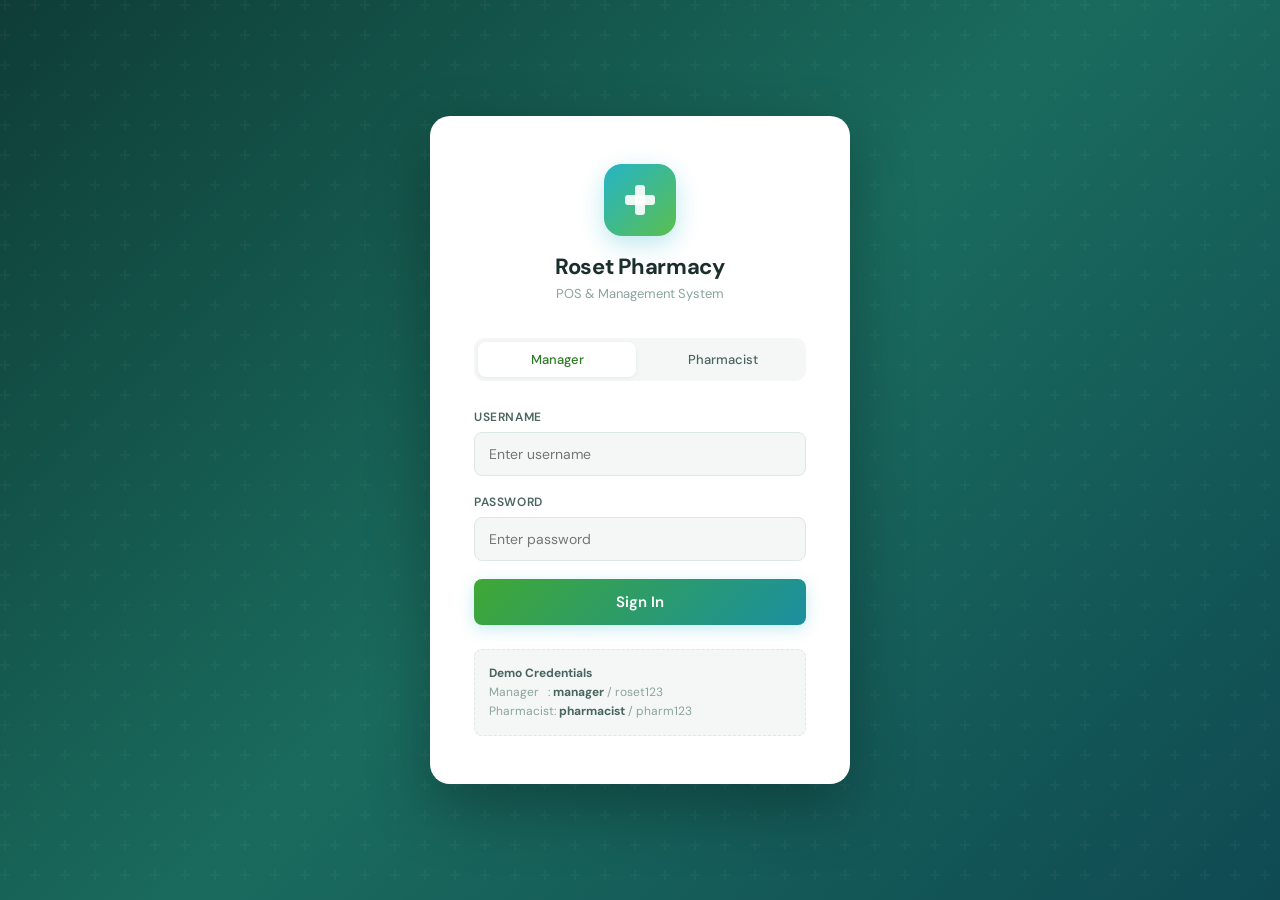
==== RosetPharmacy/index.html @ 7e1266c5 "Add files via upload" ====
<!DOCTYPE html>
<html lang="en">
<head>
<meta charset="UTF-8"/>
<meta name="viewport" content="width=device-width, initial-scale=1.0"/>
<title>Roset Pharmacy — POS & Management System</title>
<link href="https://fonts.googleapis.com/css2?family=DM+Sans:wght@300;400;500;600;700&family=DM+Mono:wght@400;500&display=swap" rel="stylesheet"/>
<link rel="stylesheet" href="css/style.css"/>
<link rel="stylesheet" href="css/pos.css"/>
<link rel="stylesheet" href="css/report.css"/>
</head>
<body>

<!-- ══════════════════════════════════════════
     LOGIN PAGE
══════════════════════════════════════════ -->
<div id="loginPage">
  <div class="login-card">
    <div class="login-brand">
      <div class="login-logo-mark">
        <svg width="36" height="36" viewBox="0 0 36 36" fill="none">
          <rect x="13" y="3"  width="10" height="30" rx="3" fill="white" opacity=".9"/>
          <rect x="3"  y="13" width="30" height="10" rx="3" fill="white" opacity=".9"/>
        </svg>
      </div>
      <h1>Roset Pharmacy</h1>
      <p>POS &amp; Management System</p>
    </div>

    <div class="login-role-tabs">
      <button class="role-tab active" onclick="setRoleTab('manager')">Manager</button>
      <button class="role-tab" onclick="setRoleTab('pharmacist')">Pharmacist</button>
    </div>

    <div id="loginError" class="login-error hidden">
      <svg width="16" height="16" viewBox="0 0 24 24" fill="none" stroke="currentColor" stroke-width="2"><circle cx="12" cy="12" r="10"/><line x1="12" y1="8" x2="12" y2="12"/><line x1="12" y1="16" x2="12.01" y2="16"/></svg>
      <span id="loginErrorMsg">Invalid credentials.</span>
    </div>

    <div class="form-group">
      <label>Username</label>
      <input class="form-input" type="text" id="loginUsername" placeholder="Enter username" autocomplete="off"/>
    </div>
    <div class="form-group">
      <label>Password</label>
      <input class="form-input" type="password" id="loginPassword" placeholder="Enter password"/>
    </div>
    <button class="btn-primary" onclick="doLogin()">Sign In</button>

    <div class="hint-box">
      <strong>Demo Credentials</strong><br>
      Manager &nbsp;&nbsp;: <strong>manager</strong> / roset123<br>
      Pharmacist: <strong>pharmacist</strong> / pharm123
    </div>
  </div>
</div>

<!-- ══════════════════════════════════════════
     MAIN APP
══════════════════════════════════════════ -->
<div id="app" class="hidden">

  <!-- TOP NAVBAR -->
  <aside class="sidebar">
    <div class="sidebar-brand">
      <div class="login-logo-mark" style="width:30px;height:30px;border-radius:8px;margin:0">
        <svg width="16" height="16" viewBox="0 0 36 36" fill="none">
          <rect x="13" y="3" width="10" height="30" rx="3" fill="white" opacity=".9"/>
          <rect x="3" y="13" width="30" height="10" rx="3" fill="white" opacity=".9"/>
        </svg>
      </div>
      <div class="brand-name">Roset Pharmacy</div>
      <div class="brand-badge" id="sidebarRole">Manager</div>
    </div>

    <div class="nav-item active" data-page="dashboard" onclick="navigate('dashboard')">
      <svg class="nav-icon" viewBox="0 0 24 24" fill="none" stroke="currentColor" stroke-width="2">
        <rect x="3" y="3" width="7" height="7"/><rect x="14" y="3" width="7" height="7"/>
        <rect x="14" y="14" width="7" height="7"/><rect x="3" y="14" width="7" height="7"/>
      </svg>
      Dashboard
    </div>

    <div class="nav-item" data-page="pos" onclick="navigate('pos')">
      <svg class="nav-icon" viewBox="0 0 24 24" fill="none" stroke="currentColor" stroke-width="2">
        <rect x="2" y="3" width="20" height="5" rx="1"/>
        <path d="M2 8h20v13a1 1 0 01-1 1H3a1 1 0 01-1-1V8z"/>
        <line x1="9" y1="13" x2="15" y2="13"/><line x1="12" y1="10" x2="12" y2="16"/>
      </svg>
      Point of Sale
    </div>

    <div class="nav-item manager-only hidden" data-page="inventory" onclick="navigate('inventory')">
      <svg class="nav-icon" viewBox="0 0 24 24" fill="none" stroke="currentColor" stroke-width="2">
        <path d="M20 7l-8-4-8 4m16 0l-8 4m8-4v10l-8 4m0-10L4 7m8 4v10M4 7v10l8 4"/>
      </svg>
      Inventory
    </div>

    <div class="nav-item manager-only hidden" data-page="stocklog" onclick="navigate('stocklog')">
      <svg class="nav-icon" viewBox="0 0 24 24" fill="none" stroke="currentColor" stroke-width="2">
        <path d="M14 2H6a2 2 0 00-2 2v16a2 2 0 002 2h12a2 2 0 002-2V8z"/>
        <polyline points="14 2 14 8 20 8"/>
        <line x1="16" y1="13" x2="8" y2="13"/><line x1="16" y1="17" x2="8" y2="17"/>
        <polyline points="10 9 9 9 8 9"/>
      </svg>
      Stock Logs
    </div>

    <div class="nav-item manager-only hidden" data-page="transactions" onclick="navigate('transactions')">
      <svg class="nav-icon" viewBox="0 0 24 24" fill="none" stroke="currentColor" stroke-width="2">
        <line x1="12" y1="1" x2="12" y2="23"/>
        <path d="M17 5H9.5a3.5 3.5 0 000 7h5a3.5 3.5 0 010 7H6"/>
      </svg>
      Transactions
    </div>

    <div class="nav-item manager-only hidden" data-page="reports" onclick="navigate('reports')">
      <svg class="nav-icon" viewBox="0 0 24 24" fill="none" stroke="currentColor" stroke-width="2">
        <rect x="3" y="3" width="18" height="18" rx="2"/>
        <polyline points="8 17 8 13"/><polyline points="12 17 12 9"/><polyline points="16 17 16 11"/>
      </svg>
      Reports
    </div>

    <div class="sidebar-footer">
      <!-- Supabase connection status -->
      <div id="sbStatusChip"
        style="display:flex;align-items:center;gap:6px;font-size:11px;color:var(--text-soft);padding:6px 10px;background:var(--bg);border-radius:8px;margin-bottom:10px;cursor:pointer"
        title="Click to sync to Supabase"
        onclick="sbFullSync()">
        ⚪ <span>Local Mode</span>
      </div>
      <div class="user-chip">
        <div class="user-avatar" id="userAvatar">M</div>
        <div>
          <div class="user-name" id="userName">Maria Santos</div>
          <div class="user-role" id="userRoleLabel">Manager</div>
        </div>
      </div>
      <button class="btn-logout" onclick="doLogout()">
        <svg width="13" height="13" viewBox="0 0 24 24" fill="none" stroke="currentColor" stroke-width="2">
          <path d="M9 21H5a2 2 0 01-2-2V5a2 2 0 012-2h4"/>
          <polyline points="16 17 21 12 16 7"/><line x1="21" y1="12" x2="9" y2="12"/>
        </svg>
        Sign Out
      </button>
    </div>
  </aside>

  <!-- MAIN CONTENT -->
  <main class="main">

    <!-- ── DASHBOARD ── -->
    <section id="dashboard" class="page active">
      <div class="page-header">
        <div>
          <div class="page-title">Dashboard</div>
          <div class="page-sub" id="dashDate">Today</div>
        </div>
      </div>
      <div class="stats-grid" id="statsGrid"></div>
      <div class="dash-grid">
        <div class="card">
          <div class="card-header"><span class="card-title">Recent Transactions</span></div>
          <div class="card-body"><ul class="recent-list" id="recentTxns"></ul></div>
        </div>
        <div class="card">
          <div class="card-header"><span class="card-title">Alerts</span></div>
          <div class="card-body" id="alertsBox"></div>
        </div>
      </div>
    </section>

    <!-- ── POS ── -->
    <section id="pos-page" class="page">

      <!-- Left: Search Lookup + Daily Summary -->
      <div class="pos-products">
        <div class="pos-header">
          <div class="pos-title">Point of Sale</div>
        </div>

        <!-- Search Lookup Area -->
        <div class="pos-lookup-panel">
          <div class="pos-lookup-search-row">
            <div class="search-wrap" style="flex:1">
              <span class="search-icon">
                <svg width="14" height="14" viewBox="0 0 24 24" fill="none" stroke="currentColor" stroke-width="2">
                  <circle cx="11" cy="11" r="8"/><line x1="21" y1="21" x2="16.65" y2="16.65"/>
                </svg>
              </span>
              <input type="text" placeholder="Search medicine by name or code…" id="posSearch" oninput="renderPosGrid()" autocomplete="off"/>
            </div>
            <select class="filter-select" id="posCatFilter" onchange="renderPosGrid()">
              <option value="">All Categories</option>
            </select>
          </div>

          <!-- Results list (empty by default) -->
          <div id="posGrid" class="pos-lookup-results"></div>

          <!-- Empty / idle state -->
          <div id="posIdleState" class="pos-idle-state">
            <svg width="52" height="52" viewBox="0 0 24 24" fill="none" stroke="currentColor" stroke-width="1.3" opacity=".25">
              <circle cx="11" cy="11" r="8"/><line x1="21" y1="21" x2="16.65" y2="16.65"/>
            </svg>
            <p>Type a medicine name or code<br>to search and add to cart</p>
          </div>
        </div>

        <!-- Daily Summary Panel -->
        <div class="daily-panel">
          <button class="daily-panel-toggle" onclick="toggleDailyPanel()">
            <div style="display:flex;align-items:center;gap:8px">
              <svg id="dailyChevron" width="14" height="14" viewBox="0 0 24 24" fill="none" stroke="currentColor" stroke-width="2.5" style="transition:transform .25s">
                <polyline points="18 15 12 9 6 15"/>
              </svg>
              <span style="font-size:13px;font-weight:700;color:var(--text)">Today's Summary</span>
              <span id="dailyTxnBadge" class="tag tag-teal" style="font-size:11px">0 sales</span>
            </div>
            <div id="dailyMiniStats" style="display:flex;gap:12px;align-items:center"></div>
          </button>
          <div id="dailyPanelBody">
            <div class="daily-stat-row" id="dailyStatRow"></div>
            <div class="daily-txn-header">
              <span class="daily-txn-title">Transactions Today</span>
              <span id="dailyDateLabel" style="font-size:11px;color:var(--text-soft)"></span>
            </div>
            <div class="daily-txn-list" id="dailyTxnList">
              <div style="text-align:center;padding:20px;color:var(--text-soft);font-size:13px">No transactions yet today.</div>
            </div>
          </div>
        </div>
      </div><!-- end .pos-products -->

      <!-- Right: Cart -->
      <div class="pos-cart">
        <div class="cart-header">
          <div class="cart-header-top">
            <div class="cart-title">Current Sale</div>
            <div class="cart-date" id="cartDate"></div>
          </div>
          <div class="cart-total-display">
            <span class="currency">₱</span>
            <span class="amount" id="cartTotalDisplay">0.00</span>
          </div>
        </div>

        <div class="cart-items" id="cartItems">
          <div class="cart-empty">
            <svg width="48" height="48" viewBox="0 0 24 24" fill="none" stroke="currentColor" stroke-width="1.5">
              <circle cx="9" cy="21" r="1"/><circle cx="20" cy="21" r="1"/>
              <path d="M1 1h4l2.68 13.39a2 2 0 002 1.61h9.72a2 2 0 002-1.61L23 6H6"/>
            </svg>
            <p>No items yet.<br>Search a medicine to add.</p>
          </div>
        </div>

        <div class="cart-footer">
          <div class="cart-line"><span>Subtotal</span><span id="cartSubtotal">₱0.00</span></div>

          <!-- Discount -->
          <div class="cart-discount-row">
            <div class="cart-discount-label">
              <span>Discount</span>
              <div class="disc-type-pills">
                <button class="disc-pill active" id="pillNone"   onclick="setDiscType('none')">None</button>
                <button class="disc-pill"         id="pillSenior" onclick="setDiscType('senior')">Senior 20%</button>
                <button class="disc-pill"         id="pillPwd"    onclick="setDiscType('pwd')">PWD 20%</button>
                <button class="disc-pill"         id="pillCustom" onclick="setDiscType('custom')">Custom</button>
              </div>
              <div class="disc-custom-wrap hidden" id="discCustomWrap">
                <input type="number" id="discPct" min="0" max="100" placeholder="0" oninput="updateCartTotals()"
                  style="width:64px;padding:6px 8px;border:1.5px solid var(--border);border-radius:6px;font-size:13px;outline:none;text-align:center;background:var(--bg)"/>
                <span style="font-size:12px;color:var(--text-soft)">%</span>
              </div>
            </div>
            <span id="discountAmount" style="font-size:13px;font-weight:600;color:var(--danger);white-space:nowrap">-₱0.00</span>
          </div>

          <!-- Total -->
          <div class="cart-total-line">
            <span class="cart-total-label">Total</span>
            <span class="cart-total-amount" id="cartTotal">₱0.00</span>
          </div>

          <!-- Payment method — fixed at Cash, no selector (per requirements) -->
          <div class="payment-fixed">
            <span class="payment-fixed-label">Payment Method</span>
            <span class="payment-fixed-value">💵 Cash</span>
          </div>

          <!-- Cash tendered — cashier must type this manually for every sale -->
          <div class="cash-row" id="cashRow">
            <div class="cash-row-label">
              <span>Cash Received</span>
              <input type="number" id="cashTendered" class="cash-input" min="0" step="0.01" placeholder="Type amount received" oninput="updateChange()"/>
            </div>
            <div class="change-display" id="changeDisplay">
              <span class="change-lbl">Change</span>
              <span class="change-val" id="changeAmount">₱0.00</span>
            </div>
          </div>

          <button class="btn-clear-cart" onclick="clearCart()">Clear Cart</button>
          <button class="btn-checkout" id="checkoutBtn" onclick="checkout()" disabled>Checkout</button>
        </div>
      </div><!-- end .pos-cart -->

    </section><!-- end #pos-page -->

    <!-- ── INVENTORY ── -->
    <section id="inventory" class="page">
      <div class="page-header">
        <div>
          <div class="page-title">Inventory</div>
          <div class="page-sub">Manage medicine stock and items</div>
        </div>
        <div style="display:flex;gap:10px">
          <button class="btn btn-ghost" onclick="openStockModal()">
            <svg width="15" height="15" viewBox="0 0 24 24" fill="none" stroke="currentColor" stroke-width="2">
              <polyline points="23 6 13.5 15.5 8.5 10.5 1 18"/><polyline points="17 6 23 6 23 12"/>
            </svg>
            Stock In / Out
          </button>
          <button class="btn btn-ghost" onclick="openBulkAddModal()">
            <svg width="15" height="15" viewBox="0 0 24 24" fill="none" stroke="currentColor" stroke-width="2">
              <rect x="3" y="3" width="18" height="18" rx="2"/><line x1="3" y1="9" x2="21" y2="9"/>
              <line x1="3" y1="15" x2="21" y2="15"/><line x1="9" y1="9" x2="9" y2="21"/>
            </svg>
            Bulk Add
          </button>
          <button class="btn btn-green" onclick="openAddItemModal()">
            <svg width="15" height="15" viewBox="0 0 24 24" fill="none" stroke="currentColor" stroke-width="2">
              <line x1="12" y1="5" x2="12" y2="19"/><line x1="5" y1="12" x2="19" y2="12"/>
            </svg>
            Add Item
          </button>
        </div>
      </div>
      <div class="card">
        <div class="card-body" style="padding-bottom:8px">
          <div class="toolbar">
            <div class="search-wrap">
              <span class="search-icon">
                <svg width="14" height="14" viewBox="0 0 24 24" fill="none" stroke="currentColor" stroke-width="2">
                  <circle cx="11" cy="11" r="8"/><line x1="21" y1="21" x2="16.65" y2="16.65"/>
                </svg>
              </span>
              <input type="text" placeholder="Search inventory..." id="invSearch" oninput="renderInventory()"/>
            </div>
            <select class="filter-select" id="invCatFilter" onchange="renderInventory()">
              <option value="">All Categories</option>
            </select>
          </div>
          <div class="table-wrap">
            <table>
              <thead><tr>
                <th>Item Code</th><th>Name</th><th>Category</th>
                <th>Qty</th><th>Unit</th><th>Price</th>
                <th>Date Added</th><th>Expiry</th><th>FIFO</th>
                <th>Status</th><th>Actions</th>
              </tr></thead>
              <tbody id="inventoryTable"></tbody>
            </table>
          </div>
        </div>
      </div>
    </section>

    <!-- ── STOCK LOG ── -->
    <section id="stocklog" class="page">
      <div class="page-header">
        <div>
          <div class="page-title">Stock Logs</div>
          <div class="page-sub">Track all stock movements</div>
        </div>
        <button class="btn btn-green" onclick="openStockModal()">
          <svg width="15" height="15" viewBox="0 0 24 24" fill="none" stroke="currentColor" stroke-width="2">
            <line x1="12" y1="5" x2="12" y2="19"/><line x1="5" y1="12" x2="19" y2="12"/>
          </svg>
          Add Entry
        </button>
      </div>
      <div class="card">
        <div class="card-body" style="padding-bottom:8px">
          <div class="toolbar">
            <div class="search-wrap">
              <span class="search-icon">
                <svg width="14" height="14" viewBox="0 0 24 24" fill="none" stroke="currentColor" stroke-width="2">
                  <circle cx="11" cy="11" r="8"/><line x1="21" y1="21" x2="16.65" y2="16.65"/>
                </svg>
              </span>
              <input type="text" placeholder="Search logs..." id="logSearch" oninput="renderStockLog()"/>
            </div>
            <select class="filter-select" id="logTypeFilter" onchange="renderStockLog()">
              <option value="">All Types</option>
              <option value="IN">Stock In</option>
              <option value="OUT">Stock Out</option>
            </select>
          </div>
          <div class="table-wrap">
            <table>
              <thead><tr>
                <th>Log ID</th><th>Date</th><th>Item Code</th><th>Item Name</th>
                <th>Type</th><th>Qty</th><th>Remarks</th><th>By</th>
              </tr></thead>
              <tbody id="stockLogTable"></tbody>
            </table>
          </div>
        </div>
      </div>
    </section>

    <!-- ── TRANSACTIONS ── -->
    <section id="transactions" class="page">
      <div class="page-header">
        <div>
          <div class="page-title">Transaction History</div>
          <div class="page-sub">Defaults to today's sales — pick a date to view any previous day</div>
        </div>
      </div>
      <div class="card">
        <div class="card-body" style="padding-bottom:8px">
          <div class="toolbar">
            <div class="search-wrap">
              <span class="search-icon">
                <svg width="14" height="14" viewBox="0 0 24 24" fill="none" stroke="currentColor" stroke-width="2">
                  <circle cx="11" cy="11" r="8"/><line x1="21" y1="21" x2="16.65" y2="16.65"/>
                </svg>
              </span>
              <input type="text" placeholder="Search transactions..." id="txnSearch" oninput="renderTransactions()"/>
            </div>
            <input type="date" class="filter-select" id="txnDateFilter" onchange="onTxnDateInputChange()"/>
            <button class="btn btn-ghost btn-sm" onclick="setTxnDateToday()">Today</button>
            <button class="btn btn-ghost btn-sm" onclick="clearTxnDateFilter()">All Dates</button>
            <div id="txnSummary" style="margin-left:auto;display:flex;gap:16px;font-size:12.5px;color:var(--text-mid)"></div>
          </div>
          <div class="table-wrap">
            <table>
              <thead><tr>
                <th>TXN ID</th><th>Date / Time</th><th>Items</th>
                <th>Total</th><th>Profit</th><th>Payment</th><th>Cashier</th><th>Action</th>
              </tr></thead>
              <tbody id="transactionTable"></tbody>
            </table>
          </div>
        </div>
      </div>
    </section>

    <!-- ── REPORTS ── -->
    <section id="reports" class="page">
      <div class="page-header">
        <div>
          <div class="page-title">Reports</div>
          <div class="page-sub">Choose a report category, set your filters, then generate</div>
        </div>
        <button class="rpt-print-btn hidden" id="rptPrintBtn" onclick="printReport()">
          <svg width="14" height="14" viewBox="0 0 24 24" fill="none" stroke="currentColor" stroke-width="2">
            <polyline points="6 9 6 2 18 2 18 9"/>
            <path d="M6 18H4a2 2 0 01-2-2v-5a2 2 0 012-2h16a2 2 0 012 2v5a2 2 0 01-2 2h-2"/>
            <rect x="6" y="14" width="12" height="8"/>
          </svg>
          Print Report
        </button>
      </div>

      <!-- ══ CATEGORY LANDING — nothing else renders until a category is opened ══ -->
      <div class="rpt-cat-grid" id="rptCatGrid">
        <div class="rpt-cat-card" onclick="openReportCategory('posdetail')">
          <div class="rpt-cat-icon">🧾</div>
          <div class="rpt-cat-title">POS Detail Report</div>
          <div class="rpt-cat-sub">Daily Sales — full transaction journal for one selected day, including profit</div>
        </div>
        <div class="rpt-cat-card" onclick="openReportCategory('salessummary')">
          <div class="rpt-cat-icon">📊</div>
          <div class="rpt-cat-title">Sales Report Summary</div>
          <div class="rpt-cat-sub">Per Day — revenue, top items & payment breakdown across a date range</div>
        </div>
        <div class="rpt-cat-card" onclick="openReportCategory('inventory')">
          <div class="rpt-cat-icon">📦</div>
          <div class="rpt-cat-title">Inventory Report</div>
          <div class="rpt-cat-sub">Stock levels & value — filter, sort, and generate per category</div>
        </div>
        <div class="rpt-cat-card" onclick="openReportCategory('movement')">
          <div class="rpt-cat-icon">↕️</div>
          <div class="rpt-cat-title">Stock Movement Report</div>
          <div class="rpt-cat-sub">Stock in / out activity log over a date range</div>
        </div>
      </div>

      <!-- ══ DETAIL VIEW (hidden until a category card is clicked) ══ -->
      <div class="hidden" id="rptDetailView">
        <button class="rpt-back-btn" onclick="closeReportCategory()">
          <svg width="13" height="13" viewBox="0 0 24 24" fill="none" stroke="currentColor" stroke-width="2.5"><polyline points="15 18 9 12 15 6"/></svg>
          Back to Reports
        </button>
        <div class="rpt-detail-heading">
          <div class="rpt-detail-title" id="rptDetailTitle">Report</div>
          <div class="rpt-detail-sub" id="rptDetailSub"></div>
        </div>

        <!-- ── Controls: POS Detail (single date) ── -->
        <div class="rpt-controls rpt-controls-bar" data-controls="posdetail">
          <div class="rpt-date-row">
            <label>Date</label>
            <input type="date" id="posdetailDate" class="rpt-date-input"/>
          </div>
          <button class="rpt-apply-btn" onclick="generateReport()">Generate Report</button>
        </div>

        <!-- ── Controls: Sales Summary (range + presets) ── -->
        <div class="rpt-controls rpt-controls-bar hidden" data-controls="salessummary">
          <div class="rpt-presets">
            <button class="rpt-preset-btn" data-scope="salessummary" data-preset="today"      onclick="setReportPreset('salessummary','today')">Today</button>
            <button class="rpt-preset-btn" data-scope="salessummary" data-preset="week"       onclick="setReportPreset('salessummary','week')">Last 7 Days</button>
            <button class="rpt-preset-btn active" data-scope="salessummary" data-preset="month" onclick="setReportPreset('salessummary','month')">This Month</button>
            <button class="rpt-preset-btn" data-scope="salessummary" data-preset="last-month" onclick="setReportPreset('salessummary','last-month')">Last Month</button>
            <button class="rpt-preset-btn" data-scope="salessummary" data-preset="quarter"    onclick="setReportPreset('salessummary','quarter')">This Quarter</button>
            <button class="rpt-preset-btn" data-scope="salessummary" data-preset="year"       onclick="setReportPreset('salessummary','year')">This Year</button>
          </div>
          <div class="rpt-divider"></div>
          <div class="rpt-date-row"><label>From</label><input type="date" id="rptFrom" class="rpt-date-input"/></div>
          <div class="rpt-date-row"><label>To</label><input type="date" id="rptTo" class="rpt-date-input"/></div>
          <button class="rpt-apply-btn" onclick="generateReport()">Generate Report</button>
        </div>

        <!-- ── Controls: Inventory (range + category filter + sort) ── -->
        <div class="rpt-controls rpt-controls-bar hidden" data-controls="inventory">
          <div class="rpt-date-row"><label>Added From</label><input type="date" id="invFrom" class="rpt-date-input"/></div>
          <div class="rpt-date-row"><label>To</label><input type="date" id="invTo" class="rpt-date-input"/></div>
          <div class="rpt-divider"></div>
          <div class="rpt-date-row">
            <label>Category</label>
            <select class="rpt-date-input" id="invCatReportFilter">
              <option value="">All Categories</option>
            </select>
          </div>
          <div class="rpt-date-row">
            <label>Sort By</label>
            <select class="rpt-date-input" id="invSortBy">
              <option value="value">Value (High → Low)</option>
              <option value="name">Category (A → Z)</option>
            </select>
          </div>
          <button class="rpt-apply-btn" onclick="generateReport()">Generate Report</button>
        </div>

        <!-- ── Controls: Stock Movement (range) ── -->
        <div class="rpt-controls rpt-controls-bar hidden" data-controls="movement">
          <div class="rpt-presets">
            <button class="rpt-preset-btn" data-scope="movement" data-preset="today"      onclick="setReportPreset('movement','today')">Today</button>
            <button class="rpt-preset-btn" data-scope="movement" data-preset="week"       onclick="setReportPreset('movement','week')">Last 7 Days</button>
            <button class="rpt-preset-btn active" data-scope="movement" data-preset="month" onclick="setReportPreset('movement','month')">This Month</button>
            <button class="rpt-preset-btn" data-scope="movement" data-preset="quarter"    onclick="setReportPreset('movement','quarter')">This Quarter</button>
          </div>
          <div class="rpt-divider"></div>
          <div class="rpt-date-row"><label>From</label><input type="date" id="moveFrom" class="rpt-date-input"/></div>
          <div class="rpt-date-row"><label>To</label><input type="date" id="moveTo" class="rpt-date-input"/></div>
          <button class="rpt-apply-btn" onclick="generateReport()">Generate Report</button>
        </div>

        <!-- Empty state — shown until Generate Report is clicked -->
        <div class="rpt-empty-state" id="rptEmptyState">
          <div class="rpt-empty-icon">📄</div>
          <p>Set your filters above, then click <strong>Generate Report</strong> to see the data.</p>
        </div>

        <!-- ══ PANEL: POS DETAIL REPORT ══ -->
        <div class="rpt-panel" data-panel="posdetail">
          <div class="rpt-kpi-row" id="posdetailKpi"></div>
          <div class="rpt-card">
            <div class="rpt-card-header">
              <span class="rpt-card-title">Transaction Journal — <span id="posdetailDateLabel"></span></span>
            </div>
            <div class="rpt-card-body">
              <table class="rpt-table">
                <thead><tr>
                  <th>TXN ID</th><th>Time</th><th>Items</th><th>Payment</th><th>Discount</th>
                  <th>Total</th><th>Profit</th><th>Cashier</th>
                </tr></thead>
                <tbody id="posdetailTbl"></tbody>
              </table>
            </div>
          </div>
        </div>

        <!-- ══ PANEL: SALES REPORT SUMMARY ══ -->
        <div class="rpt-panel" data-panel="salessummary">
          <div class="rpt-kpi-row" id="rptSalesKpi"></div>
          <div class="rpt-row-2">
            <div class="rpt-card">
              <div class="rpt-card-header"><span class="rpt-card-title">Payment Method Breakdown</span></div>
              <div id="rptPaymentBreakdown"></div>
            </div>
            <div class="rpt-card">
              <div class="rpt-card-header"><span class="rpt-card-title">Daily Sales Summary</span></div>
              <div class="rpt-card-body">
                <table class="rpt-table">
                  <thead><tr><th>Date</th><th>Transactions</th><th>Revenue</th><th>Profit</th><th>Avg/Txn</th></tr></thead>
                  <tbody id="rptDailySalesTbl"></tbody>
                </table>
              </div>
            </div>
          </div>
          <div class="rpt-card">
            <div class="rpt-card-header"><span class="rpt-card-title">Top-Selling Items</span></div>
            <div class="rpt-card-body">
              <table class="rpt-table">
                <thead><tr><th>Rank</th><th>Item Name</th><th style="text-align:right">Units Sold</th><th style="text-align:right">Revenue</th></tr></thead>
                <tbody id="rptTopItemsTbl"></tbody>
              </table>
            </div>
          </div>
        </div>

        <!-- ══ PANEL: INVENTORY REPORT ══ -->
        <div class="rpt-panel" data-panel="inventory">
          <div class="rpt-kpi-row" id="rptInvKpi"></div>
          <div class="rpt-row-2">
            <div class="rpt-card">
              <div class="rpt-card-header"><span class="rpt-card-title">By Category</span></div>
              <div class="rpt-card-body">
                <table class="rpt-table">
                  <thead><tr>
                    <th>Category</th><th style="text-align:right">Items</th>
                    <th style="text-align:right">Total Qty</th><th style="text-align:right">Value</th><th style="text-align:right">Share</th>
                  </tr></thead>
                  <tbody id="rptCatTbl"></tbody>
                </table>
              </div>
            </div>
            <div class="rpt-card">
              <div class="rpt-card-header"><span class="rpt-card-title">Items Added in Selected Period</span></div>
              <div class="rpt-card-body">
                <table class="rpt-table">
                  <thead><tr><th>Code</th><th>Name</th><th>Date Added</th><th style="text-align:right">Qty</th><th>Batch</th></tr></thead>
                  <tbody id="rptAddedItemsTbl"></tbody>
                </table>
              </div>
            </div>
          </div>
          <div class="rpt-card">
            <div class="rpt-card-header"><span class="rpt-card-title">Current Inventory Snapshot</span></div>
            <div class="rpt-card-body">
              <table class="rpt-table">
                <thead><tr>
                  <th>Code</th><th>Name</th><th>Category</th>
                  <th style="text-align:right">Stock</th><th style="text-align:right">Unit Price</th>
                  <th style="text-align:right">Value</th><th style="text-align:right">Reorder Lvl</th><th>Status</th>
                </tr></thead>
                <tbody id="rptInvItemsTbl"></tbody>
              </table>
            </div>
          </div>
        </div>

        <!-- ══ PANEL: STOCK MOVEMENT REPORT ══ -->
        <div class="rpt-panel" data-panel="movement">
          <div class="rpt-kpi-row" id="rptMoveKpi"></div>
          <div class="rpt-card">
            <div class="rpt-card-header"><span class="rpt-card-title">Movement Summary per Item</span></div>
            <div class="rpt-card-body">
              <table class="rpt-table">
                <thead><tr>
                  <th>Code</th><th>Item Name</th>
                  <th style="text-align:right">Total In</th>
                  <th style="text-align:right">Total Out</th>
                  <th style="text-align:right">Net</th>
                </tr></thead>
                <tbody id="rptMoveItemTbl"></tbody>
              </table>
            </div>
          </div>
          <div class="rpt-card">
            <div class="rpt-card-header"><span class="rpt-card-title">Detailed Log Entries</span></div>
            <div class="rpt-card-body">
              <table class="rpt-table">
                <thead><tr>
                  <th>Log ID</th><th>Date</th><th>Item Code</th><th>Item Name</th>
                  <th>Type</th><th style="text-align:right">Qty</th><th>Remarks</th>
                </tr></thead>
                <tbody id="rptFullLogTbl"></tbody>
              </table>
            </div>
          </div>
        </div>

      </div><!-- end #rptDetailView -->
    </section><!-- end #reports -->

  </main>
</div><!-- end #app -->

<!-- ══════════════════════════════════════════
     MODALS
══════════════════════════════════════════ -->

<!-- Add / Edit Item -->
<div class="modal-overlay hidden" id="itemModal">
  <div class="modal">
    <div class="modal-header">
      <span class="modal-title" id="itemModalTitle">Add New Item</span>
      <button class="modal-close" onclick="closeModal('itemModal')">×</button>
    </div>
    <div class="modal-body">
      <input type="hidden" id="editItemId"/>
      <!-- New batch toggle (shown when editing) -->
      <div id="newBatchRow" class="hidden" style="background:var(--teal-light);border:1.5px solid var(--teal);border-radius:var(--radius-sm);padding:12px 14px;margin-bottom:16px;display:flex;align-items:center;gap:10px">
        <input type="checkbox" id="isNewStockBatch" style="width:16px;height:16px;accent-color:var(--teal);cursor:pointer"/>
        <label for="isNewStockBatch" style="font-size:13px;font-weight:600;color:var(--teal-dark);cursor:pointer;margin:0">
          Add as NEW stock batch (FIFO) — keeps existing batch separate with today's date
        </label>
      </div>
      <div class="form-row">
        <div class="form-group-m">
          <label>Item Code</label>
          <input type="text" id="fItemCode" placeholder="e.g. MED011"/>
        </div>
        <div class="form-group-m">
          <label>Category</label>
          <select id="fItemCat"></select>
        </div>
      </div>
      <div class="form-group-m">
        <label>Item Name</label>
        <input type="text" id="fItemName" placeholder="e.g. Amoxicillin 500mg"/>
      </div>
      <div class="form-row">
        <div class="form-group-m">
          <label>Quantity</label>
          <input type="number" id="fItemQty" min="0" placeholder="0"/>
        </div>
        <div class="form-group-m">
          <label>Unit</label>
          <input type="text" id="fItemUnit" placeholder="tablet / capsule / bottle"/>
        </div>
      </div>
      <div class="form-row">
        <div class="form-group-m">
          <label>Price (₱) <span style="font-size:10px;color:var(--text-soft);font-weight:400">— selling price</span></label>
          <input type="number" id="fItemPrice" min="0" step="0.01" placeholder="0.00"/>
        </div>
        <div class="form-group-m">
          <label>Cost (₱) <span style="font-size:10px;color:var(--text-soft);font-weight:400">— acquisition cost, used for profit</span></label>
          <input type="number" id="fItemCost" min="0" step="0.01" placeholder="0.00"/>
        </div>
      </div>
      <div class="form-row">
        <div class="form-group-m">
          <label>Reorder Level</label>
          <input type="number" id="fItemReorder" min="0" placeholder="e.g. 20"/>
        </div>
        <div class="form-group-m">
          <label>Expiry Date</label>
          <input type="date" id="fItemExpiry"/>
        </div>
      </div>
      <p style="font-size:11px;color:var(--text-soft);margin-top:4px">
        💡 Editing an existing batch only updates name/price/category/expiry — not quantity.
        Tick the checkbox above to add incoming stock as a new FIFO batch.
      </p>
    </div>
    <div class="modal-footer">
      <button class="btn btn-ghost" onclick="closeModal('itemModal')">Cancel</button>
      <button class="btn btn-green" onclick="saveItem()">Save Item</button>
    </div>
  </div>
</div>

<!-- Unified Restock / Stock Movement Modal -->
<div class="modal-overlay hidden" id="stockModal">
  <div class="modal" style="max-width:460px">
    <div class="modal-header">
      <span class="modal-title">Stock Movement</span>
      <button class="modal-close" onclick="closeModal('stockModal')">×</button>
    </div>
    <div class="modal-body" style="display:flex;flex-direction:column;gap:12px">

      <!-- Type + Date -->
      <div class="form-row">
        <div class="form-group-m">
          <label>Type</label>
          <select id="fStockType" onchange="onStockTypeChange()">
            <option value="IN">Stock IN (Restock)</option>
            <option value="OUT">Stock OUT (Pull-out)</option>
          </select>
        </div>
        <div class="form-group-m">
          <label>Date</label>
          <input type="date" id="fStockDate"/>
        </div>
      </div>

      <!-- Item Name with autocomplete — THIS is now what you search/type -->
      <div class="form-group-m">
        <label>Item Name</label>
        <div style="display:flex;gap:8px;align-items:center">
          <input type="text" id="fStockName"
            list="stockNameList"
            placeholder="Start typing a medicine name…"
            autocomplete="off"
            style="flex:1;font-weight:600;font-size:13.5px"
            oninput="onStockNameInput(this.value)"/>
          <datalist id="stockNameList"></datalist>
          <span id="fStockNameIcon" style="font-size:18px;flex-shrink:0;width:22px;text-align:center"></span>
        </div>
      </div>

      <!-- Info banner (autofilled, readonly) -->
      <div id="fStockInfoBanner" style="display:none;border-radius:8px;padding:9px 13px;font-size:12.5px;font-weight:600;border:1px solid"></div>

      <!-- Item Code (auto-filled, read-only — kept visible purely for identification) -->
      <div class="form-group-m">
        <label>Item Code <span style="font-size:10px;color:var(--text-soft);font-weight:400">— for identification only</span></label>
        <input type="text" id="fStockCode" readonly
          style="background:var(--bg);color:var(--text-mid);font-weight:700;font-family:monospace;letter-spacing:.5px"
          placeholder="Auto-filled from item name"/>
      </div>

      <!-- Unit (autofilled, readonly) -->
      <div class="form-group-m">
        <label>Unit</label>
        <input type="text" id="fStockUnit" readonly
          style="background:var(--bg);color:var(--text-mid);font-weight:600"
          placeholder="Auto-filled"/>
      </div>

      <!-- Quantity -->
      <div class="form-group-m">
        <label id="fStockQtyLabel">Quantity Received</label>
        <input type="number" id="fStockQty" min="1" placeholder="0"
          oninput="_stockComputeTotal()"/>
      </div>

      <!-- Price (Stock IN only) -->
      <div class="form-group-m" id="fStockPriceRow">
        <label>Price per Unit (₱) <span style="font-size:10px;color:var(--text-soft);font-weight:400">— editable, updates new batch</span></label>
        <div style="position:relative">
          <span style="position:absolute;left:10px;top:50%;transform:translateY(-50%);color:var(--text-soft);font-weight:700;pointer-events:none">₱</span>
          <input type="number" id="fStockPrice" min="0" step="0.01" placeholder="0.00"
            style="padding-left:22px" oninput="_stockComputeTotal()"/>
        </div>
      </div>

      <!-- Cost (Stock IN only) -->
      <div class="form-group-m" id="fStockCostRow">
        <label>Cost per Unit (₱) <span style="font-size:10px;color:var(--text-soft);font-weight:400">— acquisition cost, used for profit reporting</span></label>
        <div style="position:relative">
          <span style="position:absolute;left:10px;top:50%;transform:translateY(-50%);color:var(--text-soft);font-weight:700;pointer-events:none">₱</span>
          <input type="number" id="fStockCost" min="0" step="0.01" placeholder="0.00" style="padding-left:22px"/>
        </div>
      </div>

      <!-- Expiry (Stock IN only) -->
      <div class="form-group-m" id="fStockExpiryRow">
        <label>Expiry Date <span style="font-size:10px;color:var(--text-soft);font-weight:400">— for this incoming batch</span></label>
        <input type="date" id="fStockExpiry"/>
      </div>

      <!-- Live total (Stock IN only) -->
      <div id="fStockTotalBox" style="display:none;
        background:var(--surface);border:1.5px solid var(--border);
        border-radius:10px;padding:12px 16px">
        <div style="font-size:11px;font-weight:800;text-transform:uppercase;letter-spacing:.5px;color:var(--text-soft);margin-bottom:8px">Restock Cost</div>
        <div style="display:flex;justify-content:space-between;align-items:center">
          <span id="fStockFormula" style="font-size:12.5px;color:var(--text-mid)"></span>
          <span id="fStockTotalAmt" style="font-family:'JetBrains Mono',monospace;font-size:20px;font-weight:700;color:var(--green-dark)">₱0.00</span>
        </div>
      </div>

      <!-- Remarks -->
      <div class="form-group-m">
        <label>Remarks <span style="font-size:10px;color:var(--text-soft);font-weight:400">— optional</span></label>
        <input type="text" id="fStockRemarks"
          placeholder="e.g. Monthly delivery, Supplier X, expired pull-out…"/>
      </div>

    </div>
    <div class="modal-footer">
      <button class="btn btn-ghost" onclick="closeModal('stockModal')">Cancel</button>
      <button class="btn btn-green" onclick="saveStockMovement()">Save Entry</button>
    </div>
  </div>
</div>

<!-- Receipt -->
<div class="modal-overlay hidden" id="receiptModal">
  <div class="modal">
    <div class="modal-header">
      <span class="modal-title">Sales Receipt</span>
      <button class="modal-close" onclick="closeModal('receiptModal')">×</button>
    </div>
    <div class="modal-body" id="receiptBody"></div>
    <div class="modal-footer">
      <button class="btn btn-ghost" onclick="closeModal('receiptModal')">Close</button>
      <button class="btn btn-teal" onclick="window.print()">🖨 Print</button>
    </div>
  </div>
</div>

<!-- View Transaction -->
<div class="modal-overlay hidden" id="viewTxnModal">
  <div class="modal">
    <div class="modal-header">
      <span class="modal-title" id="viewTxnTitle">Transaction Details</span>
      <button class="modal-close" onclick="closeModal('viewTxnModal')">×</button>
    </div>
    <div class="modal-body" id="viewTxnBody"></div>
    <div class="modal-footer">
      <button class="btn btn-ghost" onclick="closeModal('viewTxnModal')">Close</button>
      <button class="btn btn-teal" onclick="window.print()">🖨 Print</button>
    </div>
  </div>
</div>

<!-- Confirm Delete -->
<div class="modal-overlay hidden" id="confirmModal">
  <div class="modal" style="max-width:420px">
    <div class="modal-header">
      <span class="modal-title">Confirm Delete</span>
      <button class="modal-close" onclick="closeModal('confirmModal')">×</button>
    </div>
    <div class="modal-body">
      <p id="confirmMsg" style="font-size:14px;color:var(--text-mid);line-height:1.6"></p>
    </div>
    <div class="modal-footer">
      <button class="btn btn-ghost" onclick="closeModal('confirmModal')">Cancel</button>
      <button class="btn btn-danger" id="confirmOkBtn">Delete</button>
    </div>
  </div>
</div>

<!-- Bulk Add / Restock Modal -->
<div class="modal-overlay hidden" id="bulkAddModal">
  <div class="modal" style="max-width:1060px;width:98vw">

    <!-- Header with mode tabs -->
    <div class="modal-header" style="flex-direction:column;align-items:flex-start;gap:12px;padding-bottom:0">
      <div style="display:flex;align-items:flex-start;justify-content:space-between;width:100%">
        <div>
          <div class="modal-title" id="bulkModalTitle">Bulk Add New Items</div>
          <div style="font-size:12px;color:var(--text-soft);margin-top:3px" id="bulkModalSub">Fill in rows below to add new medicines to inventory.</div>
        </div>
        <button class="modal-close" onclick="closeModal('bulkAddModal')">×</button>
      </div>
      <!-- Mode toggle tabs -->
      <div style="display:flex;gap:2px;border-bottom:1.5px solid var(--border);width:100%;margin-top:4px">
        <button class="bulk-mode-tab active" data-mode="new" onclick="setBulkMode('new')"
          style="padding:8px 18px;border:none;background:none;font-size:13px;font-weight:600;color:var(--text-soft);cursor:pointer;border-bottom:2.5px solid transparent;margin-bottom:-2px;transition:all .15s;display:flex;align-items:center;gap:6px">
          <svg width="13" height="13" viewBox="0 0 24 24" fill="none" stroke="currentColor" stroke-width="2"><line x1="12" y1="5" x2="12" y2="19"/><line x1="5" y1="12" x2="19" y2="12"/></svg>
          New Items
        </button>
        <button class="bulk-mode-tab" data-mode="restock" onclick="setBulkMode('restock')"
          style="padding:8px 18px;border:none;background:none;font-size:13px;font-weight:600;color:var(--text-soft);cursor:pointer;border-bottom:2.5px solid transparent;margin-bottom:-2px;transition:all .15s;display:flex;align-items:center;gap:6px">
          <svg width="13" height="13" viewBox="0 0 24 24" fill="none" stroke="currentColor" stroke-width="2"><polyline points="23 6 13.5 15.5 8.5 10.5 1 18"/><polyline points="17 6 23 6 23 12"/></svg>
          Restock Existing
        </button>
      </div>
    </div>

    <div class="modal-body" style="padding:0">

      <!-- Toolbar -->
      <div style="display:flex;align-items:center;justify-content:space-between;padding:12px 18px;background:var(--bg);border-bottom:1px solid var(--border);gap:10px;flex-wrap:wrap">
        <div style="display:flex;gap:6px;flex-wrap:wrap;align-items:center">
          <button class="btn btn-ghost btn-sm" onclick="bulkAddRow()">
            <svg width="13" height="13" viewBox="0 0 24 24" fill="none" stroke="currentColor" stroke-width="2.5"><line x1="12" y1="5" x2="12" y2="19"/><line x1="5" y1="12" x2="19" y2="12"/></svg>
            Add Row
          </button>
          <button class="btn btn-ghost btn-sm" onclick="bulkAddRows(5)">+5 Rows</button>
          <button class="btn btn-ghost btn-sm" onclick="bulkAddRows(10)">+10 Rows</button>
          <div style="width:1px;height:22px;background:var(--border);flex-shrink:0"></div>
          <!-- CSV import toggle -->
          <button class="btn btn-ghost btn-sm" onclick="_showCsvPane()" style="color:var(--teal-dark)">
            <svg width="13" height="13" viewBox="0 0 24 24" fill="none" stroke="currentColor" stroke-width="2"><path d="M14 2H6a2 2 0 00-2 2v16a2 2 0 002 2h12a2 2 0 002-2V8z"/><polyline points="14 2 14 8 20 8"/><line x1="12" y1="18" x2="12" y2="12"/><line x1="9" y1="15" x2="15" y2="15"/></svg>
            Import CSV
          </button>
          <button class="btn btn-ghost btn-sm" onclick="downloadCsvTemplate()" style="color:var(--text-soft)">
            <svg width="13" height="13" viewBox="0 0 24 24" fill="none" stroke="currentColor" stroke-width="2"><path d="M21 15v4a2 2 0 01-2 2H5a2 2 0 01-2-2v-4"/><polyline points="7 10 12 15 17 10"/><line x1="12" y1="15" x2="12" y2="3"/></svg>
            Template
          </button>
          <div style="width:1px;height:22px;background:var(--border);flex-shrink:0"></div>
          <button class="btn btn-ghost btn-sm" onclick="bulkClearAll()" style="color:var(--danger)">
            <svg width="13" height="13" viewBox="0 0 24 24" fill="none" stroke="currentColor" stroke-width="2"><polyline points="3 6 5 6 21 6"/><path d="M19 6l-1 14a2 2 0 01-2 2H8a2 2 0 01-2-2L5 6"/><path d="M10 11v6M14 11v6"/></svg>
            Clear All
          </button>
        </div>
        <div style="display:flex;align-items:center;gap:10px">
          <span id="bulkRowCount" style="font-size:12px;color:var(--text-soft)">0 rows</span>
          <span id="bulkValidCount" style="font-size:12px;font-weight:600;color:var(--green-dark)"></span>
        </div>
      </div>

      <!-- CSV Import Pane (hidden by default) -->
      <div id="bulkCsvPane" class="hidden" style="padding:16px 20px;background:#f0fafc;border-bottom:1.5px solid var(--teal-light)">
        <div style="display:flex;align-items:center;justify-content:space-between;margin-bottom:10px">
          <span style="font-size:13px;font-weight:700;color:var(--teal-dark)">📥 Import from CSV</span>
          <button onclick="_hideCsvPane()" style="background:none;border:none;cursor:pointer;color:var(--text-soft);font-size:18px;line-height:1">×</button>
        </div>
        <div style="font-size:12px;color:var(--text-mid);margin-bottom:10px;line-height:1.6">
          <strong>New Items format:</strong> <code style="background:#fff;padding:1px 6px;border-radius:4px;font-size:11px">code, name, category, qty, unit, price, cost, reorder, expiry</code><br>
          <strong>Restock format:</strong> <code style="background:#fff;padding:1px 6px;border-radius:4px;font-size:11px">code, qty, expiry, remarks</code>
          &nbsp;— the first row can be a header (it will be skipped automatically).
        </div>
        <div style="display:flex;gap:10px;align-items:flex-start">
          <textarea id="bulkCsvText" placeholder="Paste CSV data here…" rows="5"
            style="flex:1;padding:10px;border:1.5px solid var(--border);border-radius:var(--radius-sm);font-family:'DM Mono',monospace;font-size:12px;resize:vertical;outline:none;background:#fff"></textarea>
          <div style="display:flex;flex-direction:column;gap:8px;flex-shrink:0">
            <label style="display:flex;flex-direction:column;gap:4px;font-size:11px;font-weight:700;color:var(--text-mid);text-transform:uppercase;letter-spacing:.4px;cursor:pointer">
              Or upload file
              <input type="file" accept=".csv,.txt" onchange="bulkImportCsvFile(this)"
                style="font-size:11px;padding:4px;border:1.5px solid var(--border);border-radius:6px;background:#fff;cursor:pointer"/>
            </label>
            <button class="btn btn-green btn-sm" onclick="applyBulkCsv()">
              <svg width="13" height="13" viewBox="0 0 24 24" fill="none" stroke="currentColor" stroke-width="2.5"><polyline points="20 6 9 17 4 12"/></svg>
              Apply
            </button>
          </div>
        </div>
      </div>

      <!-- Spreadsheet table -->
      <div style="overflow-x:auto;max-height:400px;overflow-y:auto">
        <table id="bulkTable" style="width:100%;border-collapse:collapse;min-width:820px">
          <thead>
            <tr id="bulkColHeaders" style="position:sticky;top:0;z-index:2"></tr>
          </thead>
          <tbody id="bulkTableBody"></tbody>
        </table>
      </div>

      <!-- Error bar -->
      <div id="bulkErrorBar" class="hidden" style="padding:10px 20px;background:var(--danger-light);border-top:1px solid rgba(224,82,82,0.2);font-size:12.5px;color:var(--danger);line-height:1.7"></div>
    </div>

    <div class="modal-footer" style="justify-content:space-between">
      <span style="font-size:12px;color:var(--text-soft)"><span style="color:var(--danger)">*</span> Required fields</span>
      <div style="display:flex;gap:10px">
        <button class="btn btn-ghost" onclick="closeModal('bulkAddModal')">Cancel</button>
        <button class="btn btn-green" onclick="saveBulkItems()">
          <svg width="14" height="14" viewBox="0 0 24 24" fill="none" stroke="currentColor" stroke-width="2.5"><polyline points="20 6 9 17 4 12"/></svg>
          Save All
        </button>
      </div>
    </div>
  </div>
</div>

<!-- Toast container -->
<div class="toast-wrap" id="toastWrap"></div>

<!-- ══════════════════════════════════════════
     SCRIPTS — load order matters
══════════════════════════════════════════ -->
<script src="js/state.js"></script>
<script src="js/supabase.js"></script>
<script src="js/auth.js"></script>
<script src="js/dashboard.js"></script>
<script src="js/pos.js"></script>
<script src="js/inventory.js"></script>
<script src="js/stocklog.js"></script>
<script src="js/bulk.js"></script>
<script src="js/report.js"></script>

<script>
/* ── bulk-mode-tab active style (injected so no extra CSS file needed) ── */
document.addEventListener("DOMContentLoaded", () => {
  document.querySelectorAll(".bulk-mode-tab").forEach(btn => {
    btn.addEventListener("click", () => {
      document.querySelectorAll(".bulk-mode-tab").forEach(b => {
        b.style.color       = "var(--text-soft)";
        b.style.borderBottom= "2.5px solid transparent";
      });
      btn.style.color       = "var(--teal-dark)";
      btn.style.borderBottom= "2.5px solid var(--teal)";
    });
  });
});
</script>

</body>
</html>
---- RosetPharmacy/css/style.css ----
/* ═══════════════════════════════════════════════
   ROSET PHARMACY — DESIGN SYSTEM
   Logo palette: Teal #25B4C8, Green #5BBF4E
═══════════════════════════════════════════════ */
:root {
  --teal:        #25B4C8;
  --teal-dark:   #1A8FA0;
  --teal-light:  #D8F4F8;
  --green:       #5BBF4E;
  --green-dark:  #2D7A27;
  --green-mid:   #3FA834;
  --green-light: #E6F7E3;
  --white:       #FFFFFF;
  --bg:          #F4F7F6;
  --surface:     #FFFFFF;
  --border:      #DDE8E6;
  --text:        #1A2E2B;
  --text-mid:    #4A6560;
  --text-soft:   #8AA49F;
  --danger:      #E05252;
  --danger-light:#FDEAEA;
  --warn:        #E8960A;
  --warn-light:  #FEF4DC;
  --shadow-sm:   0 1px 4px rgba(30,80,70,0.07);
  --shadow:      0 4px 16px rgba(30,80,70,0.10);
  --shadow-lg:   0 8px 32px rgba(30,80,70,0.14);
  --radius:      12px;
  --radius-sm:   8px;
}

/* ── RESET ── */
*, *::before, *::after { box-sizing: border-box; margin: 0; padding: 0; }
body { font-family: 'DM Sans', sans-serif; background: var(--bg); color: var(--text); min-height: 100vh; overflow-x: hidden; }
input, select, textarea, button { font-family: inherit; }

/* ── SCROLLBAR ── */
::-webkit-scrollbar { width: 6px; height: 6px; }
::-webkit-scrollbar-track { background: transparent; }
::-webkit-scrollbar-thumb { background: var(--border); border-radius: 99px; }

/* ── UTILITIES ── */
.hidden { display: none !important; }
.mono   { font-family: 'DM Mono', monospace; }

/* ── TAGS ── */
.tag { display: inline-flex; align-items: center; gap: 4px; padding: 3px 10px; border-radius: 99px; font-size: 12px; font-weight: 500; letter-spacing: .3px; }
.tag-teal  { background: var(--teal-light);   color: var(--teal-dark);  }
.tag-green { background: var(--green-light);  color: var(--green-dark); }
.tag-red   { background: var(--danger-light); color: var(--danger);     }
.tag-warn  { background: var(--warn-light);   color: var(--warn);       }
.tag-gray  { background: #F0F0F0;             color: #666;              }

/* ══════════════════════════════════════════════
   LOGIN PAGE
══════════════════════════════════════════════ */
#loginPage {
  min-height: 100vh; display: flex; align-items: center; justify-content: center;
  background: linear-gradient(135deg, #0E3D36 0%, #1A6B5E 50%, #0F4A52 100%);
  position: relative; overflow: hidden;
}
#loginPage::before {
  content: ''; position: absolute; inset: 0;
  background: url("data:image/svg+xml,%3Csvg width='60' height='60' viewBox='0 0 60 60' xmlns='http://www.w3.org/2000/svg'%3E%3Cg fill='none' fill-rule='evenodd'%3E%3Cg fill='%23ffffff' fill-opacity='0.03'%3E%3Cpath d='M36 34v-4h-2v4h-4v2h4v4h2v-4h4v-2h-4zm0-30V0h-2v4h-4v2h4v4h2V6h4V4h-4zM6 34v-4H4v4H0v2h4v4h2v-4h4v-2H6zM6 4V0H4v4H0v2h4v4h2V6h4V4H6z'/%3E%3C/g%3E%3C/g%3E%3C/svg%3E");
}
.login-card {
  background: var(--white); border-radius: 20px; padding: 48px 44px;
  width: 420px; max-width: 95vw;
  box-shadow: 0 24px 64px rgba(0,0,0,0.3);
  position: relative; z-index: 1;
  animation: loginFadeUp .5s ease;
}
@keyframes loginFadeUp { from { opacity:0; transform:translateY(24px); } to { opacity:1; transform:translateY(0); } }
.login-brand { text-align: center; margin-bottom: 36px; }
.login-logo-mark {
  width: 72px; height: 72px; margin: 0 auto 16px;
  background: linear-gradient(135deg, var(--teal), var(--green));
  border-radius: 18px; display: flex; align-items: center; justify-content: center;
  box-shadow: 0 8px 24px rgba(37,180,200,0.3);
}
.login-brand h1  { font-size: 22px; font-weight: 700; color: var(--text); letter-spacing: -.3px; }
.login-brand p   { font-size: 13px; color: var(--text-soft); margin-top: 4px; }
.login-role-tabs { display: flex; gap: 8px; margin-bottom: 28px; background: var(--bg); padding: 4px; border-radius: 10px; }
.role-tab {
  flex: 1; padding: 9px; border: none; background: transparent;
  border-radius: 8px; font-size: 13px; font-weight: 500; color: var(--text-mid); cursor: pointer; transition: all .2s;
}
.role-tab.active { background: var(--white); color: var(--green-dark); box-shadow: var(--shadow-sm); }
.form-group       { margin-bottom: 18px; }
.form-group label { display: block; font-size: 12px; font-weight: 600; color: var(--text-mid); text-transform: uppercase; letter-spacing: .6px; margin-bottom: 7px; }
.form-input {
  width: 100%; padding: 12px 14px; border: 1.5px solid var(--border);
  border-radius: var(--radius-sm); font-size: 14px; color: var(--text);
  background: var(--bg); transition: all .2s; outline: none;
}
.form-input:focus { border-color: var(--teal); background: var(--white); box-shadow: 0 0 0 3px rgba(37,180,200,0.12); }
.btn-primary {
  width: 100%; padding: 13px; border: none; border-radius: var(--radius-sm);
  background: linear-gradient(135deg, var(--green-mid), var(--teal-dark));
  color: var(--white); font-size: 15px; font-weight: 600; cursor: pointer; transition: all .2s;
  box-shadow: 0 4px 16px rgba(37,180,200,0.25);
}
.btn-primary:hover  { transform: translateY(-1px); box-shadow: 0 6px 20px rgba(37,180,200,0.35); }
.btn-primary:active { transform: translateY(0); }
.login-error {
  background: var(--danger-light); color: var(--danger);
  border-radius: var(--radius-sm); padding: 10px 14px; font-size: 13px;
  margin-bottom: 16px; display: flex; align-items: center; gap: 8px;
}
.hint-box {
  margin-top: 24px; padding: 14px; background: var(--bg);
  border-radius: var(--radius-sm); font-size: 12px; color: var(--text-soft);
  line-height: 1.6; border: 1px dashed var(--border);
}
.hint-box strong { color: var(--text-mid); }

/* ══════════════════════════════════════════════
   APP SHELL — TOP NAV LAYOUT
══════════════════════════════════════════════ */
#app { display: flex; flex-direction: column; height: 100vh; overflow: hidden; }

/* ── TOP NAVBAR ── */
.sidebar {
  width: 100%; min-width: unset;
  background: linear-gradient(135deg, #0E3D36 0%, #0F4A52 100%);
  display: flex; flex-direction: row; align-items: center;
  padding: 0 20px; height: 58px; flex-shrink: 0;
  box-shadow: 0 2px 16px rgba(0,0,0,0.18); z-index: 100;
}
.sidebar-brand {
  display: flex; align-items: center; gap: 10px;
  padding: 0 20px 0 0; border-bottom: none;
  border-right: 1px solid rgba(255,255,255,0.1);
  margin-right: 12px; flex-shrink: 0;
}
.sidebar-brand .brand-name { font-size: 15px; font-weight: 700; color: #fff; letter-spacing: -.2px; white-space: nowrap; }
.sidebar-brand .brand-sub  { display: none; }
.sidebar-brand .brand-badge {
  display: inline-block; padding: 2px 7px;
  background: rgba(37,180,200,0.2); border: 1px solid rgba(37,180,200,0.35);
  border-radius: 99px; font-size: 10px; color: var(--teal); font-weight: 600; letter-spacing: .4px; text-transform: uppercase;
}
.sidebar-section { display: none; }
.nav-item {
  display: flex; align-items: center; gap: 7px; padding: 8px 13px;
  font-size: 13px; font-weight: 500; color: rgba(255,255,255,0.6);
  cursor: pointer; transition: all .18s; border-left: none;
  border-bottom: 2.5px solid transparent; margin: 0; height: 58px;
  border-radius: 0; white-space: nowrap;
}
.nav-item:hover  { color: rgba(255,255,255,0.9); background: rgba(255,255,255,0.06); }
.nav-item.active { color: #fff; background: rgba(91,191,78,0.1); border-bottom-color: var(--green); }
.nav-item .nav-icon      { width: 16px; height: 16px; opacity: .7; flex-shrink: 0; }
.nav-item.active .nav-icon { opacity: 1; }
.sidebar-footer { margin-top: 0; margin-left: auto; padding: 0; border-top: none; display: flex; align-items: center; gap: 10px; }
.user-chip { display: flex; align-items: center; gap: 8px; padding: 6px 10px; border-radius: var(--radius-sm); }
.user-avatar {
  width: 30px; height: 30px; border-radius: 8px;
  background: linear-gradient(135deg, var(--green), var(--teal));
  display: flex; align-items: center; justify-content: center;
  font-size: 14px; font-weight: 700; color: #fff; flex-shrink: 0;
}
.user-name  { font-size: 13px; font-weight: 600; color: #fff; line-height: 1.2; }
.user-role  { font-size: 11px; color: rgba(255,255,255,0.4); text-transform: capitalize; }
.btn-logout {
  padding: 7px 12px; border: 1px solid rgba(255,255,255,0.12);
  background: transparent; color: rgba(255,255,255,0.5); border-radius: var(--radius-sm);
  font-size: 12px; font-weight: 500; cursor: pointer; transition: all .2s;
  display: flex; align-items: center; gap: 5px; white-space: nowrap;
}
.btn-logout:hover { background: rgba(224,82,82,0.15); color: #ff7070; border-color: rgba(224,82,82,0.3); }

/* ── MAIN CONTENT ── */
.main { flex: 1; overflow-y: auto; display: flex; flex-direction: column; min-height: 0; }
.page { display: none; flex-direction: column; flex: 1; padding: 24px 32px; animation: pageFade .25s ease; }
.page.active { display: flex; }
@keyframes pageFade { from { opacity:0; transform:translateY(6px); } to { opacity:1; transform:translateY(0); } }
.page-header { display: flex; align-items: center; justify-content: space-between; margin-bottom: 28px; }
.page-title  { font-size: 22px; font-weight: 700; color: var(--text); letter-spacing: -.3px; }
.page-sub    { font-size: 13px; color: var(--text-soft); margin-top: 3px; }

/* ── BUTTONS ── */
.btn { display: inline-flex; align-items: center; gap: 7px; padding: 9px 18px; border-radius: var(--radius-sm); font-size: 13.5px; font-weight: 600; cursor: pointer; transition: all .2s; border: none; }
.btn-green  { background: var(--green-mid);    color: #fff; box-shadow: 0 2px 8px rgba(63,168,52,0.25); }
.btn-green:hover  { background: var(--green-dark); transform: translateY(-1px); }
.btn-teal   { background: var(--teal);         color: #fff; box-shadow: 0 2px 8px rgba(37,180,200,0.25); }
.btn-teal:hover   { background: var(--teal-dark);  transform: translateY(-1px); }
.btn-teal   { background: var(--teal);         color: #fff; box-shadow: 0 2px 8px rgba(37,180,200,0.25); }
.btn-teal:hover   { background: var(--teal-dark);  transform: translateY(-1px); }
.btn-ghost  { background: var(--bg);           color: var(--text-mid); border: 1.5px solid var(--border); }
.btn-ghost:hover  { border-color: var(--teal); color: var(--teal); }
.btn-danger { background: var(--danger-light); color: var(--danger); border: 1.5px solid rgba(224,82,82,0.2); }
.btn-danger:hover { background: var(--danger); color: #fff; }
.btn-sm { padding: 6px 13px; font-size: 12px; }

/* ── CARDS ── */
.card        { background: var(--surface); border-radius: var(--radius); border: 1px solid var(--border); box-shadow: var(--shadow-sm); }
.card-header { padding: 18px 20px 0; display: flex; align-items: center; justify-content: space-between; }
.card-title  { font-size: 14px; font-weight: 700; color: var(--text); }
.card-body   { padding: 20px; }

/* ── STAT CARDS ── */
.stats-grid { display: grid; grid-template-columns: repeat(4, 1fr); gap: 16px; margin-bottom: 24px; }
.stat-card {
  background: var(--surface); border-radius: var(--radius); border: 1px solid var(--border);
  padding: 20px; display: flex; align-items: center; gap: 16px;
  box-shadow: var(--shadow-sm); transition: all .2s;
}
.stat-card:hover { box-shadow: var(--shadow); transform: translateY(-2px); }
.stat-icon      { width: 48px; height: 48px; border-radius: 12px; display: flex; align-items: center; justify-content: center; flex-shrink: 0; }
.stat-icon-teal  { background: var(--teal-light); }
.stat-icon-green { background: var(--green-light); }
.stat-icon-warn  { background: var(--warn-light); }
.stat-icon-red   { background: var(--danger-light); }
.stat-value { font-size: 22px; font-weight: 700; color: var(--text); line-height: 1; }
.stat-label { font-size: 12px; color: var(--text-soft); margin-top: 4px; }

/* ── TABLE ── */
.table-wrap { overflow-x: auto; }
table { width: 100%; border-collapse: collapse; }
thead th {
  padding: 11px 14px; text-align: left; font-size: 11px; font-weight: 700;
  text-transform: uppercase; letter-spacing: .6px; color: var(--text-soft);
  background: var(--bg); border-bottom: 1px solid var(--border); white-space: nowrap;
}
tbody tr  { transition: background .15s; }
tbody tr:hover { background: #F7FAFA; }
tbody td  { padding: 12px 14px; font-size: 13.5px; color: var(--text); border-bottom: 1px solid #F0F4F3; }
tbody tr:last-child td { border-bottom: none; }
tr.low-stock td      { background: #FFFBF0; }
tr.critical-stock td { background: #FFF5F5; }

/* ── TOOLBAR / SEARCH ── */
.toolbar { display: flex; align-items: center; gap: 10px; margin-bottom: 16px; flex-wrap: wrap; }
.search-wrap { position: relative; flex: 1; min-width: 200px; }
.search-wrap input {
  width: 100%; padding: 9px 14px 9px 38px;
  border: 1.5px solid var(--border); border-radius: var(--radius-sm);
  font-size: 13.5px; background: var(--surface); outline: none; transition: all .2s;
}
.search-wrap input:focus { border-color: var(--teal); box-shadow: 0 0 0 3px rgba(37,180,200,0.1); }
.search-icon { position: absolute; left: 12px; top: 50%; transform: translateY(-50%); color: var(--text-soft); pointer-events: none; }
.filter-select {
  padding: 9px 12px; border: 1.5px solid var(--border); border-radius: var(--radius-sm);
  font-size: 13px; color: var(--text); background: var(--surface); outline: none; cursor: pointer;
}
.filter-select:focus { border-color: var(--teal); }

/* ── DASHBOARD ── */
.dash-grid   { display: grid; grid-template-columns: 1fr 1fr; gap: 20px; }
.recent-list { list-style: none; }
.recent-item { display: flex; align-items: center; justify-content: space-between; padding: 10px 0; border-bottom: 1px solid var(--border); }
.recent-item:last-child { border-bottom: none; }
.recent-name   { font-size: 13.5px; font-weight: 500; }
.recent-meta   { font-size: 12px; color: var(--text-soft); }
.recent-amount { font-size: 13.5px; font-weight: 700; color: var(--green-dark); }
.alert-item { display: flex; align-items: center; gap: 12px; padding: 11px 14px; background: var(--warn-light); border-radius: var(--radius-sm); margin-bottom: 8px; border-left: 3px solid var(--warn); }
.alert-item.critical { background: var(--danger-light); border-left-color: var(--danger); }
.alert-text strong { font-weight: 600; }

/* ── MODALS ── */
.modal-overlay {
  position: fixed; inset: 0; background: rgba(0,0,0,0.45);
  display: flex; align-items: center; justify-content: center;
  z-index: 1000; backdrop-filter: blur(3px); animation: fadeIn .2s ease;
}
.modal-overlay.hidden { display: none; }
@keyframes fadeIn  { from { opacity:0; } to { opacity:1; } }
.modal {
  background: var(--white); border-radius: 16px;
  max-width: 580px; width: 95vw; max-height: 90vh; overflow-y: auto;
  box-shadow: 0 24px 64px rgba(0,0,0,0.25); animation: slideUp .25s ease;
}
@keyframes slideUp { from { opacity:0; transform:translateY(16px); } to { opacity:1; transform:translateY(0); } }
.modal-header { padding: 22px 24px 16px; display: flex; align-items: center; justify-content: space-between; border-bottom: 1px solid var(--border); }
.modal-title  { font-size: 16px; font-weight: 700; }
.modal-close  { background: none; border: none; cursor: pointer; padding: 4px; color: var(--text-soft); font-size: 22px; line-height: 1; transition: color .15s; }
.modal-close:hover { color: var(--text); }
.modal-body   { padding: 24px; }
.modal-footer { padding: 16px 24px; border-top: 1px solid var(--border); display: flex; justify-content: flex-end; gap: 10px; }

/* ── FORM (modal) ── */
.form-row { display: grid; grid-template-columns: 1fr 1fr; gap: 16px; }
.form-group-m { margin-bottom: 16px; }
.form-group-m label { display: block; font-size: 12px; font-weight: 600; color: var(--text-mid); text-transform: uppercase; letter-spacing: .5px; margin-bottom: 6px; }
.form-group-m input,
.form-group-m select,
.form-group-m textarea {
  width: 100%; padding: 10px 12px; border: 1.5px solid var(--border);
  border-radius: var(--radius-sm); font-size: 13.5px; color: var(--text);
  background: var(--bg); outline: none; transition: all .2s;
}
.form-group-m input:focus,
.form-group-m select:focus,
.form-group-m textarea:focus { border-color: var(--teal); background: var(--white); box-shadow: 0 0 0 3px rgba(37,180,200,0.1); }

/* ── RECEIPT ── */
.receipt { max-width: 320px; margin: 0 auto; padding: 24px; font-family: 'DM Mono', monospace; font-size: 12px; line-height: 1.6; border: 2px dashed var(--border); border-radius: var(--radius); }
.receipt-header    { text-align: center; margin-bottom: 16px; }
.receipt-header h2 { font-family: 'DM Sans', sans-serif; font-size: 16px; font-weight: 700; color: var(--green-dark); }
.receipt-header p  { font-size: 11px; color: var(--text-soft); }
.receipt-divider   { border: none; border-top: 1px dashed var(--border); margin: 12px 0; }
.receipt-row       { display: flex; justify-content: space-between; }
.receipt-total     { font-weight: 700; font-size: 14px; border-top: 2px solid var(--text); padding-top: 8px; margin-top: 4px; }
.receipt-footer    { text-align: center; margin-top: 16px; font-size: 11px; color: var(--text-soft); }

/* ── TOAST ── */
.toast-wrap { position: fixed; bottom: 24px; right: 24px; z-index: 2000; display: flex; flex-direction: column; gap: 8px; }
.toast {
  padding: 12px 18px; border-radius: var(--radius-sm); font-size: 13.5px; font-weight: 500;
  box-shadow: var(--shadow-lg); animation: toastIn .3s ease;
  display: flex; align-items: center; gap: 10px; min-width: 240px; max-width: 340px;
}
.toast-success { background: var(--green-dark); color: #fff; }
.toast-error   { background: var(--danger);     color: #fff; }
.toast-warn    { background: var(--warn);        color: #fff; }
@keyframes toastIn  { from { opacity:0; transform:translateX(20px); } to { opacity:1; transform:translateX(0); } }
@keyframes toastOut { from { opacity:1; transform:translateX(0);    } to { opacity:0; transform:translateX(20px); } }

/* ── EMPTY STATE ── */
.empty-state { display: flex; flex-direction: column; align-items: center; justify-content: center; padding: 60px 20px; color: var(--text-soft); gap: 12px; }
.empty-state svg { opacity: .25; }
.empty-state p { font-size: 14px; }

/* ── BULK ADD TABLE CELLS ── */
.bulk-cell {
  padding: 7px 9px; border: 1.5px solid var(--border); border-radius: 6px;
  font-size: 13px; color: var(--text); background: var(--surface);
  outline: none; width: 100%; transition: border-color .15s, background .15s;
  font-family: 'DM Sans', sans-serif;
}
.bulk-cell:focus { border-color: var(--teal); background: var(--white); box-shadow: 0 0 0 2px rgba(37,180,200,0.12); }
.bulk-cell-select {
  padding: 7px 9px; border: 1.5px solid var(--border); border-radius: 6px;
  font-size: 12.5px; color: var(--text); background: var(--surface);
  outline: none; width: 100%; cursor: pointer; font-family: 'DM Sans', sans-serif;
}
.bulk-cell-select:focus { border-color: var(--teal); }

/* ── RESPONSIVE ── */
@media (max-width: 900px) {
  .stats-grid { grid-template-columns: 1fr 1fr; }
  .dash-grid  { grid-template-columns: 1fr; }
  .nav-item   { padding: 8px 9px; font-size: 12px; }
  .nav-item .nav-icon { display: none; }
}
---- RosetPharmacy/css/pos.css ----
/* ══════════════════════════════════════════════
   POS PAGE — Dark Terminal Style
   Inspired by: focused pharmacy POS with
   prominent total display & transaction sidebar
══════════════════════════════════════════════ */

@import url('https://fonts.googleapis.com/css2?family=JetBrains+Mono:wght@400;600;700&family=Syne:wght@600;700;800&display=swap');

/* ── PAGE SHELL ── */
#pos-page {
  display: none; flex-direction: row;
  height: calc(100vh - 58px); overflow: hidden;
  background: #0f1117;
}
#pos-page.active { display: flex; }

/* ══════════════════════════════════════════════
   LEFT PANEL — Product lookup
══════════════════════════════════════════════ */
.pos-products {
  flex: 1; overflow-y: auto; padding: 20px 22px;
  display: flex; flex-direction: column;
  background: #0f1117;
}

.pos-header {
  display: flex; align-items: center;
  justify-content: space-between; margin-bottom: 18px;
}
.pos-title {
  font-family: 'Syne', sans-serif;
  font-size: 18px; font-weight: 800;
  color: #e2e8f0; letter-spacing: -.3px;
}
.pos-title span {
  color: #2dd4bf; font-size: 12px; font-weight: 600;
  background: rgba(45,212,191,.12); border: 1px solid rgba(45,212,191,.25);
  padding: 2px 8px; border-radius: 4px; margin-left: 8px;
  vertical-align: middle; letter-spacing: .5px;
}

/* ── LOOKUP PANEL ── */
.pos-lookup-panel {
  flex: 1; display: flex; flex-direction: column; gap: 0; min-height: 0;
}
.pos-lookup-search-row {
  display: flex; gap: 10px; align-items: center; margin-bottom: 14px;
}
.pos-lookup-search-row input,
.pos-lookup-search-row select {
  background: #1a1f2e !important;
  border-color: #2a3044 !important;
  color: #e2e8f0 !important;
}
.pos-lookup-search-row input::placeholder { color: #4a5568 !important; }
.pos-lookup-search-row input:focus,
.pos-lookup-search-row select:focus {
  border-color: #2dd4bf !important;
  box-shadow: 0 0 0 3px rgba(45,212,191,.1) !important;
  outline: none;
}

.pos-lookup-results {
  flex: 1; overflow-y: auto; display: none;
  border: 1px solid #2a3044; border-radius: 10px;
  background: #141824; margin-bottom: 16px;
}

/* Idle/empty state */
.pos-idle-state {
  flex: 1; display: flex; flex-direction: column; align-items: center;
  justify-content: center; gap: 12px;
  color: #3d4a63; font-size: 13px; text-align: center; line-height: 1.7;
  border: 2px dashed #1e2535; border-radius: 12px;
  background: #111520; margin-bottom: 16px; min-height: 200px;
}
.pos-idle-state svg { opacity: .25; }
.pos-idle-state strong { color: #4a5568; font-family: 'JetBrains Mono', monospace; }

/* No results */
.pos-no-results {
  display: flex; align-items: center; gap: 10px;
  padding: 32px 20px; color: #4a5568; font-size: 13px;
  justify-content: center;
}

/* ── LOOKUP ROW ── */
.lookup-row {
  display: flex; align-items: center; gap: 14px;
  padding: 12px 16px; border-bottom: 1px solid #1e2535;
  transition: background .1s;
}
.lookup-row:last-child { border-bottom: none; }
.lookup-row:hover:not(.oos) { background: #1a1f2e; }
.lookup-row.oos { opacity: .4; }

.lookup-info  { flex: 1; min-width: 0; }
.lookup-name  {
  font-size: 13.5px; font-weight: 600; color: #e2e8f0;
  line-height: 1.3; margin-bottom: 4px;
}
.lookup-meta  { display: flex; align-items: center; gap: 6px; flex-wrap: wrap; }
.lookup-code  {
  font-family: 'JetBrains Mono', monospace;
  font-size: 10.5px; font-weight: 600;
  color: #2dd4bf; background: rgba(45,212,191,.1);
  border: 1px solid rgba(45,212,191,.2);
  padding: 1px 6px; border-radius: 3px;
}
.lookup-stock {
  font-family: 'JetBrains Mono', monospace;
  font-size: 13px; font-weight: 800;
  padding: 3px 9px; border-radius: 5px;
  letter-spacing: .2px; white-space: nowrap;
}
.lookup-stock.ok    { color: #4ade80; background: rgba(74,222,128,.12); border: 1px solid rgba(74,222,128,.25); }
.lookup-stock.low   { color: #fbbf24; background: rgba(251,191,36,.14);  border: 1px solid rgba(251,191,36,.3); }
.lookup-stock.empty { color: #f87171; background: rgba(248,113,113,.12); border: 1px solid rgba(248,113,113,.25); }

/* Stock + price grouped together so quantity is impossible to miss while
   selling — bigger, bolder, sits right above the price. */
.lookup-stock-block {
  display: flex; flex-direction: column; align-items: flex-end; gap: 4px;
  flex-shrink: 0;
}

.lookup-price {
  font-family: 'JetBrains Mono', monospace;
  font-size: 14px; font-weight: 700;
  color: #4ade80; white-space: nowrap;
}
.lookup-unit { font-size: 10px; color: #4a5568; margin-left: 1px; }

.lookup-add-wrap { display: flex; align-items: center; gap: 6px; flex-shrink: 0; }
.lookup-qty-input {
  width: 52px; padding: 6px 8px;
  border: 1px solid #2a3044; border-radius: 6px;
  font-family: 'JetBrains Mono', monospace;
  font-size: 13px; font-weight: 700;
  text-align: center; outline: none;
  background: #0f1117; color: #e2e8f0;
}
.lookup-qty-input:focus { border-color: #2dd4bf; }
.lookup-add-btn {
  display: flex; align-items: center; gap: 5px;
  padding: 7px 14px; border: none; border-radius: 7px;
  background: #2dd4bf; color: #0f1117;
  font-size: 12.5px; font-weight: 800; cursor: pointer;
  transition: all .12s; white-space: nowrap;
  font-family: 'Syne', sans-serif; letter-spacing: .2px;
}
.lookup-add-btn:hover { background: #5eead4; transform: translateY(-1px); }
.lookup-add-disabled {
  padding: 7px 14px; border-radius: 7px; font-size: 11px;
  font-weight: 600; color: #3d4a63; background: #141824;
  border: 1px solid #1e2535; white-space: nowrap;
}

/* ── DAILY SUMMARY PANEL ── */
.daily-panel {
  margin-top: 18px; background: #141824;
  border: 1px solid #1e2535;
  border-radius: 10px; overflow: hidden; flex-shrink: 0;
}
.daily-panel-toggle {
  width: 100%; padding: 11px 16px; background: #1a1f2e; border: none;
  display: flex; align-items: center; justify-content: space-between;
  cursor: pointer; border-bottom: 1px solid #1e2535;
  color: #94a3b8; font-size: 12px; font-weight: 700;
  text-transform: uppercase; letter-spacing: .6px;
  transition: background .12s;
}
.daily-panel-toggle:hover { background: #1e2535; }

.daily-stat-row {
  display: grid; grid-template-columns: repeat(4, 1fr);
  border-bottom: 1px solid #1e2535;
}
.daily-stat { padding: 12px 14px; border-right: 1px solid #1e2535; }
.daily-stat:last-child { border-right: none; }
.daily-stat-val {
  font-family: 'JetBrains Mono', monospace;
  font-size: 16px; font-weight: 700; color: #e2e8f0; line-height: 1;
}
.daily-stat-lbl {
  font-size: 10px; color: #4a5568; margin-top: 3px;
  text-transform: uppercase; letter-spacing: .5px;
}

.daily-txn-header {
  display: flex; align-items: center; justify-content: space-between;
  padding: 8px 14px 7px; border-bottom: 1px solid #1e2535;
}
.daily-txn-title {
  font-size: 10.5px; font-weight: 700; text-transform: uppercase;
  letter-spacing: .7px; color: #4a5568;
}
.daily-txn-list  { max-height: 180px; overflow-y: auto; }
.daily-txn-row {
  display: flex; align-items: center; gap: 10px;
  padding: 8px 14px; border-bottom: 1px solid #111520;
  transition: background .1s; cursor: pointer;
}
.daily-txn-row:last-child { border-bottom: none; }
.daily-txn-row:hover      { background: #1a1f2e; }
.daily-txn-id    { font-family: 'JetBrains Mono', monospace; font-size: 11px; font-weight: 600; color: #2dd4bf; min-width: 62px; }
.daily-txn-items { flex: 1; font-size: 11.5px; color: #64748b; white-space: nowrap; overflow: hidden; text-overflow: ellipsis; }
.daily-txn-method{ font-size: 10.5px; color: #4a5568; min-width: 40px; text-align: right; }
.daily-txn-time  { font-size: 10.5px; color: #4a5568; min-width: 50px; text-align: right; }
.daily-txn-amt   {
  font-family: 'JetBrains Mono', monospace;
  font-size: 12.5px; font-weight: 700; color: #4ade80;
  min-width: 72px; text-align: right;
}

/* ══════════════════════════════════════════════
   RIGHT PANEL — Cart (dark, prominent total)
══════════════════════════════════════════════ */
.pos-cart {
  width: 320px; min-width: 320px;
  background: #141824;
  border-left: 1px solid #1e2535;
  display: flex; flex-direction: column;
}

/* Cart header — shows total prominently like reference */
.cart-header {
  padding: 0; border-bottom: 1px solid #1e2535;
  background: #0b0e16;
}
.cart-header-top {
  padding: 14px 18px 10px;
  display: flex; align-items: center; justify-content: space-between;
}
.cart-title  {
  font-family: 'Syne', sans-serif;
  font-size: 13px; font-weight: 700; color: #94a3b8;
  text-transform: uppercase; letter-spacing: .8px;
}
.cart-date   { font-family: 'JetBrains Mono', monospace; font-size: 10px; color: #3d4a63; }

/* Big total display — like the green "0.00" in the reference */
.cart-total-display {
  background: #0a1a14;
  border-top: 1px solid #1e2535; border-bottom: 1px solid #1e2535;
  padding: 16px 18px;
  display: flex; align-items: baseline; justify-content: flex-end; gap: 6px;
}
.cart-total-display .currency { font-size: 20px; font-weight: 700; color: #2dd4bf; line-height: 1; }
.cart-total-display .amount   {
  font-family: 'JetBrains Mono', monospace;
  font-size: 38px; font-weight: 700; color: #4ade80;
  line-height: 1; letter-spacing: -1px;
}

.cart-items  { flex: 1; overflow-y: auto; padding: 10px 14px; }
.cart-empty {
  display: flex; flex-direction: column; align-items: center; justify-content: center;
  height: 100%; color: #2a3044; font-size: 12px; gap: 8px; text-align: center;
}
.cart-empty svg { opacity: .2; }

.cart-item {
  display: flex; align-items: center; gap: 8px;
  padding: 9px 0; border-bottom: 1px solid #1e2535;
}
.cart-item:last-child { border-bottom: none; }
.cart-item-info  { flex: 1; }
.cart-item-name  { font-size: 12.5px; font-weight: 600; color: #cbd5e1; line-height: 1.2; }
.cart-item-price { font-family: 'JetBrains Mono', monospace; font-size: 11px; color: #4a5568; margin-top: 2px; }
.cart-item-controls { display: flex; align-items: center; gap: 4px; }
.qty-btn {
  width: 24px; height: 24px; border-radius: 5px;
  border: 1px solid #2a3044; background: #1a1f2e;
  cursor: pointer; font-size: 14px; font-weight: 700;
  display: flex; align-items: center; justify-content: center;
  color: #94a3b8; transition: all .12s; flex-shrink: 0;
}
.qty-btn:hover  { border-color: #2dd4bf; color: #2dd4bf; }
.qty-val        {
  font-family: 'JetBrains Mono', monospace;
  font-size: 13px; font-weight: 700; width: 22px;
  text-align: center; color: #e2e8f0;
}
.cart-item-total {
  font-family: 'JetBrains Mono', monospace;
  font-size: 12.5px; font-weight: 700; color: #4ade80;
  min-width: 54px; text-align: right;
}
.btn-remove { background: none; border: none; cursor: pointer; color: #2a3044; padding: 2px; transition: color .12s; }
.btn-remove:hover { color: #f87171; }

/* ── CART FOOTER ── */
.cart-footer { padding: 12px 16px; border-top: 1px solid #1e2535; background: #0f1117; }
.cart-line {
  display: flex; justify-content: space-between;
  font-family: 'JetBrains Mono', monospace;
  font-size: 11.5px; color: #4a5568; margin-bottom: 5px;
}

/* Discount */
.cart-discount-row {
  display: flex; align-items: flex-start; justify-content: space-between;
  gap: 8px; padding: 8px 0; border-top: 1px solid #1e2535; margin-bottom: 4px;
}
.cart-discount-label > span {
  font-size: 10px; font-weight: 700; text-transform: uppercase;
  letter-spacing: .6px; color: #4a5568; display: block; margin-bottom: 5px;
}
.disc-type-pills { display: flex; flex-wrap: wrap; gap: 4px; }
.disc-pill {
  padding: 3px 8px; border-radius: 5px; font-size: 10.5px; font-weight: 700;
  border: 1px solid #2a3044; background: #1a1f2e; color: #64748b;
  cursor: pointer; transition: all .12s; letter-spacing: .3px;
}
.disc-pill.active { background: rgba(45,212,191,.15); border-color: #2dd4bf; color: #2dd4bf; }
.disc-custom-wrap { display: flex; align-items: center; gap: 4px; margin-top: 5px; }

/* Total line (in footer summary) */
.cart-total-line {
  display: flex; justify-content: space-between; align-items: center;
  padding: 8px 0; border-top: 1px solid #1e2535; margin-bottom: 10px;
}
.cart-total-label  {
  font-family: 'Syne', sans-serif;
  font-size: 13px; font-weight: 700; color: #94a3b8;
  text-transform: uppercase; letter-spacing: .5px;
}
.cart-total-amount {
  font-family: 'JetBrains Mono', monospace;
  font-size: 20px; font-weight: 700; color: #4ade80;
}

/* Fixed payment-method label (selector removed — Cash is the only method) */
.payment-fixed {
  display: flex; align-items: center; justify-content: space-between;
  padding: 8px 12px; margin-bottom: 8px;
  background: rgba(74,222,128,.08); border: 1px solid rgba(74,222,128,.2);
  border-radius: 7px;
}
.payment-fixed-label {
  font-size: 10px; font-weight: 700; color: #4a5568;
  text-transform: uppercase; letter-spacing: .6px;
}
.payment-fixed-value {
  font-family: 'Syne', sans-serif;
  font-size: 13px; font-weight: 800; color: #4ade80;
}

/* Cash row */
.cash-row { margin-bottom: 8px; }
.cash-row-label { display: flex; align-items: center; gap: 8px; margin-bottom: 5px; }
.cash-row-label span {
  font-size: 10px; font-weight: 700; color: #4a5568;
  text-transform: uppercase; letter-spacing: .6px; white-space: nowrap;
}
.cash-input {
  flex: 1; padding: 8px 10px; border: 1px solid #2a3044; border-radius: 7px;
  font-family: 'JetBrains Mono', monospace;
  font-size: 14px; font-weight: 700;
  outline: none; background: #1a1f2e; color: #e2e8f0;
}
.cash-input:focus { border-color: #2dd4bf; }

.change-display {
  display: flex; justify-content: space-between; align-items: center;
  background: rgba(74,222,128,.08); border: 1px solid rgba(74,222,128,.2);
  border-radius: 7px; padding: 8px 12px; margin-bottom: 8px;
}
.change-display.insufficient {
  background: rgba(248,113,113,.08); border-color: rgba(248,113,113,.2);
}
.change-display.insufficient .change-val { color: #f87171 !important; }
.change-lbl { font-size: 11px; color: #4a5568; font-weight: 600; }
.change-val {
  font-family: 'JetBrains Mono', monospace;
  font-size: 17px; font-weight: 700; color: #4ade80;
}

/* Checkout buttons */
.btn-clear-cart {
  width: 100%; padding: 8px; border: 1px solid #2a3044;
  background: transparent; color: #4a5568; border-radius: 7px;
  font-size: 12px; font-weight: 600; cursor: pointer; transition: all .15s; margin-bottom: 6px;
}
.btn-clear-cart:hover { border-color: #f87171; color: #f87171; }
.btn-checkout {
  width: 100%; padding: 13px; border: none; border-radius: 8px;
  background: #2dd4bf;
  color: #0a1a14; font-family: 'Syne', sans-serif;
  font-size: 14px; font-weight: 800; cursor: pointer; transition: all .15s;
  letter-spacing: .3px; text-transform: uppercase;
}
.btn-checkout:hover    { background: #5eead4; transform: translateY(-1px); }
.btn-checkout:disabled { opacity: .3; cursor: not-allowed; transform: none; }

/* Scrollbar styling for dark theme */
.pos-products::-webkit-scrollbar,
.cart-items::-webkit-scrollbar,
.pos-lookup-results::-webkit-scrollbar,
.daily-txn-list::-webkit-scrollbar { width: 4px; }
.pos-products::-webkit-scrollbar-track,
.cart-items::-webkit-scrollbar-track,
.pos-lookup-results::-webkit-scrollbar-track,
.daily-txn-list::-webkit-scrollbar-track { background: #0f1117; }
.pos-products::-webkit-scrollbar-thumb,
.cart-items::-webkit-scrollbar-thumb,
.pos-lookup-results::-webkit-scrollbar-thumb,
.daily-txn-list::-webkit-scrollbar-thumb { background: #2a3044; border-radius: 2px; }

@media (max-width: 900px) {
  .pos-cart { width: 280px; min-width: 280px; }
  .daily-stat-row { grid-template-columns: repeat(2, 1fr); }
}
---- RosetPharmacy/css/report.css ----
/* ══════════════════════════════════════════════
   report.css — Clean, focused report styles
   Less overwhelming — data breathes, not floods
══════════════════════════════════════════════ */

@import url('https://fonts.googleapis.com/css2?family=JetBrains+Mono:wght@400;600;700&family=Syne:wght@600;700;800&display=swap');

/* ── CATEGORY LANDING GRID ── */
.rpt-cat-grid {
  display: grid; grid-template-columns: repeat(4, 1fr);
  gap: 14px; margin-bottom: 16px;
}
.rpt-cat-card {
  background: var(--surface); border: 1px solid var(--border);
  border-radius: 12px; padding: 22px 18px;
  cursor: pointer; transition: all .15s;
  box-shadow: var(--shadow-sm);
  display: flex; flex-direction: column; gap: 8px;
}
.rpt-cat-card:hover {
  border-color: var(--teal); transform: translateY(-2px);
  box-shadow: 0 6px 16px rgba(0,0,0,.08);
}
.rpt-cat-icon {
  font-size: 28px; width: 52px; height: 52px;
  display: flex; align-items: center; justify-content: center;
  border-radius: 12px; background: var(--teal-light); margin-bottom: 4px;
}
.rpt-cat-title { font-family: 'Syne', sans-serif; font-size: 15px; font-weight: 800; color: var(--text); }
.rpt-cat-sub   { font-size: 12px; color: var(--text-soft); line-height: 1.45; }

/* ── BACK BUTTON + DETAIL HEADING ── */
.rpt-back-btn {
  display: inline-flex; align-items: center; gap: 6px;
  background: none; border: none; cursor: pointer;
  font-size: 12.5px; font-weight: 700; color: var(--text-soft);
  padding: 4px 0; margin-bottom: 10px; transition: color .12s;
}
.rpt-back-btn:hover { color: var(--teal-dark); }
.rpt-detail-heading { margin-bottom: 14px; }
.rpt-detail-title { font-family: 'Syne', sans-serif; font-size: 17px; font-weight: 800; color: var(--text); }
.rpt-detail-sub   { font-size: 12.5px; color: var(--text-soft); margin-top: 2px; }

/* ── EMPTY STATE (shown until Generate Report is clicked) ── */
.rpt-empty-state {
  text-align: center; padding: 48px 24px;
  background: var(--surface); border: 1.5px dashed var(--border);
  border-radius: 12px; margin-bottom: 12px;
}
.rpt-empty-icon { font-size: 34px; margin-bottom: 10px; opacity: .6; }
.rpt-empty-state p { font-size: 13px; color: var(--text-soft); }

@media (max-width: 900px) {
  .rpt-cat-grid { grid-template-columns: repeat(2, 1fr); }
}

/* ── CONTROLS BAR ── */
.rpt-controls {
  display: flex; flex-wrap: wrap; align-items: center; gap: 10px;
  margin-bottom: 18px; background: var(--surface);
  border: 1px solid var(--border);
  border-radius: 10px; padding: 12px 16px;
}
.rpt-presets { display: flex; gap: 4px; flex-wrap: wrap; }
.rpt-preset-btn {
  padding: 5px 13px; border-radius: 6px;
  border: 1.5px solid var(--border);
  background: transparent; color: var(--text-soft);
  font-size: 12px; font-weight: 700;
  cursor: pointer; transition: all .12s; letter-spacing: .2px;
}
.rpt-preset-btn:hover  { border-color: var(--teal); color: var(--teal-dark); }
.rpt-preset-btn.active {
  background: var(--teal-light);
  border-color: var(--teal); color: var(--teal-dark);
}
.rpt-divider { width: 1px; height: 22px; background: var(--border); flex-shrink: 0; }
.rpt-date-row { display: flex; align-items: center; gap: 6px; }
.rpt-date-row label {
  font-size: 10px; font-weight: 800; color: var(--text-soft);
  text-transform: uppercase; letter-spacing: .7px; white-space: nowrap;
}
.rpt-date-input {
  padding: 5px 10px; border: 1.5px solid var(--border);
  border-radius: 6px; font-size: 12.5px;
  background: var(--bg); color: var(--text); outline: none;
}
.rpt-date-input:focus { border-color: var(--teal); }
.rpt-apply-btn {
  padding: 6px 14px; border: none; border-radius: 6px;
  background: var(--teal-dark);
  color: #fff; font-size: 12px; font-weight: 800;
  cursor: pointer; transition: all .12s; letter-spacing: .3px;
}
.rpt-apply-btn:hover { opacity: .85; }

/* ── PANELS ── */
.rpt-panel { display: none; }
.rpt-panel.active { display: block; }

/* ── KPI ROW — fewer, bigger, clearer ── */
.rpt-kpi-row {
  display: grid; grid-template-columns: repeat(4, 1fr);
  gap: 10px; margin-bottom: 16px;
}
.rpt-kpi-card {
  background: var(--surface); border: 1px solid var(--border);
  border-radius: 10px; padding: 14px 16px;
  display: flex; flex-direction: column; gap: 6px;
  box-shadow: var(--shadow-sm); position: relative; overflow: hidden;
}
.rpt-kpi-card::before {
  content: ''; position: absolute; left: 0; top: 0; bottom: 0;
  width: 3px; border-radius: 0;
}
.rpt-kpi-card.rpt-kpi-green::before { background: var(--green-mid); }
.rpt-kpi-card.rpt-kpi-teal::before  { background: var(--teal); }
.rpt-kpi-card.rpt-kpi-warn::before  { background: var(--warn); }
.rpt-kpi-card.rpt-kpi-red::before   { background: var(--danger); }

.rpt-kpi-icon {
  font-size: 16px; width: 32px; height: 32px;
  display: flex; align-items: center; justify-content: center;
  border-radius: 8px; background: var(--bg); flex-shrink: 0;
  margin-bottom: 2px;
}
.rpt-kpi-val {
  font-family: 'JetBrains Mono', monospace;
  font-size: 22px; font-weight: 700; color: var(--text);
  line-height: 1; display: block;
}
.rpt-kpi-lbl {
  font-size: 10.5px; font-weight: 700;
  text-transform: uppercase; letter-spacing: .5px;
  color: var(--text-soft); margin-top: 2px; display: block;
}

/* ── TWO-COL ── */
.rpt-row-2 {
  display: grid; grid-template-columns: 1fr 1fr;
  gap: 12px; margin-bottom: 12px;
}

/* ── SECTION CARDS ── */
.rpt-card {
  background: var(--surface); border: 1px solid var(--border);
  border-radius: 10px; box-shadow: var(--shadow-sm);
  overflow: hidden; margin-bottom: 12px;
}
.rpt-card-header {
  padding: 10px 16px; border-bottom: 1px solid var(--border);
  display: flex; align-items: center; justify-content: space-between;
  background: var(--bg);
}
.rpt-card-title {
  font-size: 11px; font-weight: 800;
  text-transform: uppercase; letter-spacing: .7px; color: var(--text-mid);
}
.rpt-card-body  { overflow-x: auto; }

/* ── TABLES — cleaner, less busy ── */
.rpt-table { width: 100%; border-collapse: collapse; font-size: 12.5px; }
.rpt-table th {
  padding: 8px 14px; text-align: left;
  font-size: 10px; font-weight: 800;
  text-transform: uppercase; letter-spacing: .6px; color: var(--text-soft);
  background: var(--bg); border-bottom: 1px solid var(--border);
  white-space: nowrap;
}
.rpt-table td {
  padding: 9px 14px; border-bottom: 1px solid var(--border);
  color: var(--text); vertical-align: middle;
}
.rpt-table tr:last-child td { border-bottom: none; }
.rpt-table tbody tr:hover { background: var(--teal-light); }

/* Mono for amounts */
.rpt-table td.mono-val {
  font-family: 'JetBrains Mono', monospace;
  font-weight: 700;
}

.rpt-empty {
  text-align: center; padding: 28px !important;
  color: var(--text-soft) !important; font-style: italic; font-size: 12px !important;
}

/* ── RANK ── */
.rpt-rank {
  display: inline-block; font-family: 'JetBrains Mono', monospace;
  font-size: 10px; font-weight: 700; color: var(--text-soft);
  background: var(--bg); border: 1px solid var(--border);
  border-radius: 4px; padding: 1px 5px;
  min-width: 24px; text-align: center;
}
.rpt-rank.rpt-rank-top {
  color: var(--teal-dark); background: var(--teal-light);
  border-color: var(--teal);
}

/* ── PAYMENT BREAKDOWN ── */
.rpt-breakdown-row {
  display: flex; align-items: center;
  padding: 10px 16px; border-bottom: 1px solid var(--border); gap: 10px;
}
.rpt-breakdown-row:last-child { border-bottom: none; }
.rpt-bk-label  {
  flex: 1; font-size: 13px; font-weight: 600;
  color: var(--text); display: flex; align-items: center; gap: 8px;
}
.rpt-bk-count  {
  font-family: 'JetBrains Mono', monospace;
  font-size: 11.5px; color: var(--text-soft);
  min-width: 54px; text-align: right;
}
.rpt-bk-amt    {
  font-family: 'JetBrains Mono', monospace;
  font-size: 13px; font-weight: 700; color: var(--green-dark);
  min-width: 82px; text-align: right;
}
.rpt-dot       { width: 7px; height: 7px; border-radius: 50%; display: inline-block; flex-shrink: 0; }
.rpt-dot-teal   { background: var(--teal); }
.rpt-dot-blue   { background: #4A90D9; }
.rpt-dot-purple { background: #9B59B6; }

/* ── PRINT BUTTON ── */
.rpt-print-btn {
  display: flex; align-items: center; gap: 6px; padding: 6px 14px;
  border: 1.5px solid var(--border); border-radius: 6px;
  background: var(--bg); color: var(--text-mid);
  font-size: 12px; font-weight: 700; cursor: pointer; transition: all .12s;
}
.rpt-print-btn:hover { border-color: var(--teal); color: var(--teal-dark); }

/* ── RESPONSIVE ── */
@media (max-width: 900px) {
  .rpt-kpi-row { grid-template-columns: repeat(2, 1fr); }
  .rpt-row-2   { grid-template-columns: 1fr; }
}

/* ── PRINT ── */
@media print {
  .sidebar, .rpt-controls, .rpt-cat-grid, .rpt-back-btn, .rpt-empty-state, .rpt-print-btn, .page-header { display: none !important; }
  .main { margin: 0 !important; padding: 0 !important; }
  .rpt-panel { display: block !important; }
  .rpt-card  { box-shadow: none !important; page-break-inside: avoid; }
}

/* KPI stacking */
.rpt-kpi-card .rpt-kpi-val,
.rpt-kpi-card .rpt-kpi-lbl { display: block; }
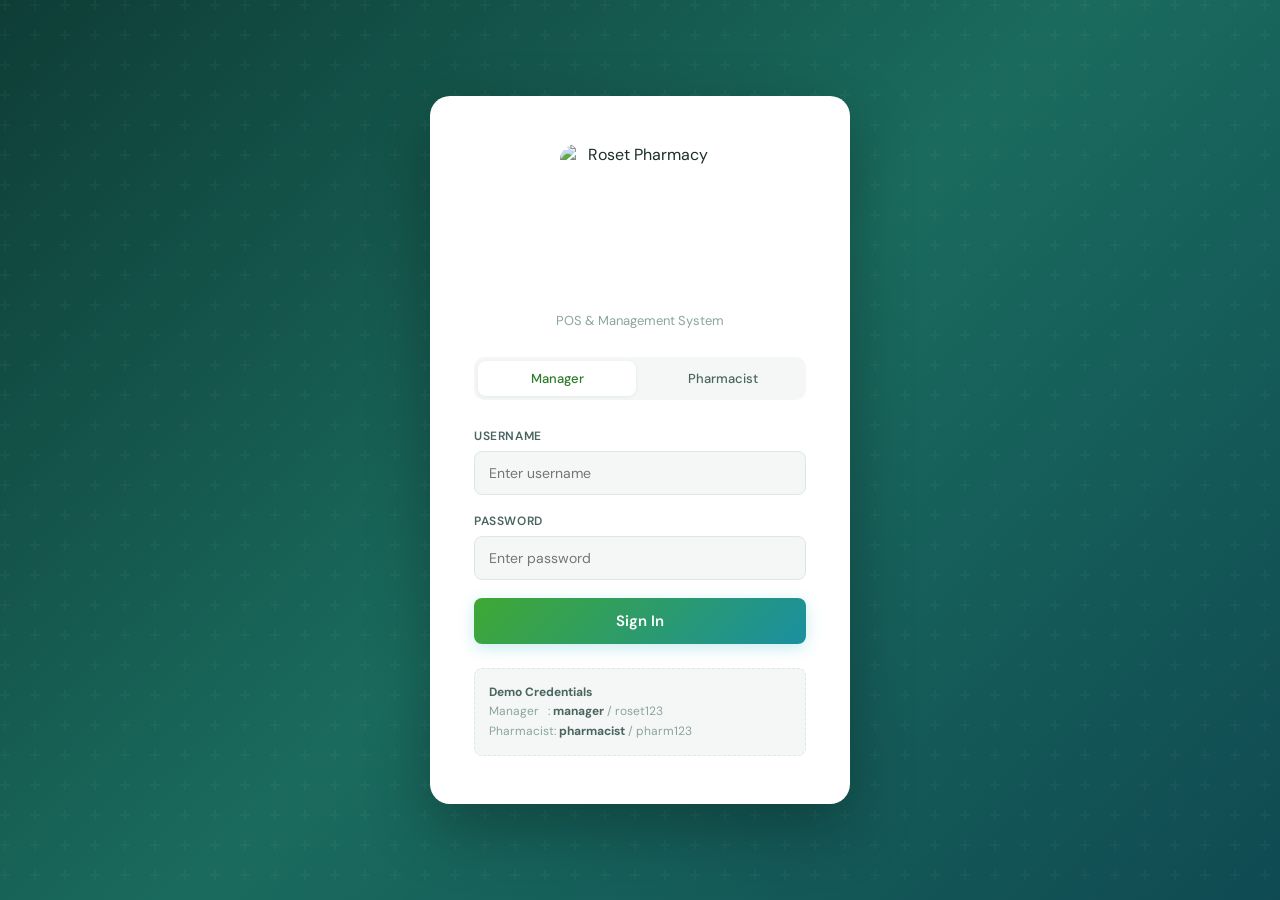
==== commit 13f9e844: "Add files via upload" ====
--- a/RosetPharmacy/index.html
+++ b/RosetPharmacy/index.html
@@ -17,14 +17,8 @@
 <div id="loginPage">
   <div class="login-card">
     <div class="login-brand">
-      <div class="login-logo-mark">
-        <svg width="36" height="36" viewBox="0 0 36 36" fill="none">
-          <rect x="13" y="3"  width="10" height="30" rx="3" fill="white" opacity=".9"/>
-          <rect x="3"  y="13" width="30" height="10" rx="3" fill="white" opacity=".9"/>
-        </svg>
-      </div>
-      <h1>Roset Pharmacy</h1>
-      <p>POS &amp; Management System</p>
+      <img src="logo.jpg" alt="Roset Pharmacy" class="login-logo-img"/>
+      <p style="margin-top:6px">POS &amp; Management System</p>
     </div>
 
     <div class="login-role-tabs">
@@ -63,12 +57,7 @@
   <!-- TOP NAVBAR -->
   <aside class="sidebar">
     <div class="sidebar-brand">
-      <div class="login-logo-mark" style="width:30px;height:30px;border-radius:8px;margin:0">
-        <svg width="16" height="16" viewBox="0 0 36 36" fill="none">
-          <rect x="13" y="3" width="10" height="30" rx="3" fill="white" opacity=".9"/>
-          <rect x="3" y="13" width="30" height="10" rx="3" fill="white" opacity=".9"/>
-        </svg>
-      </div>
+      <img src="logo.jpg" alt="Roset Pharmacy" class="sidebar-logo-img"/>
       <div class="brand-name">Roset Pharmacy</div>
       <div class="brand-badge" id="sidebarRole">Manager</div>
     </div>
@@ -107,6 +96,15 @@
       Stock Logs
     </div>
 
+    <div class="nav-item" data-page="adjustment" onclick="navigate('adjustment')">
+      <svg class="nav-icon" viewBox="0 0 24 24" fill="none" stroke="currentColor" stroke-width="2">
+        <circle cx="12" cy="12" r="3"/>
+        <path d="M19.07 4.93a10 10 0 0 1 0 14.14M4.93 4.93a10 10 0 0 0 0 14.14"/>
+        <line x1="12" y1="2" x2="12" y2="6"/><line x1="12" y1="18" x2="12" y2="22"/>
+      </svg>
+      Adjustment
+    </div>
+
     <div class="nav-item manager-only hidden" data-page="transactions" onclick="navigate('transactions')">
       <svg class="nav-icon" viewBox="0 0 24 24" fill="none" stroke="currentColor" stroke-width="2">
         <line x1="12" y1="1" x2="12" y2="23"/>
@@ -134,7 +132,7 @@
       <div class="user-chip">
         <div class="user-avatar" id="userAvatar">M</div>
         <div>
-          <div class="user-name" id="userName">Maria Santos</div>
+          <div class="user-name" id="userName">Marjorie Portuguese</div>
           <div class="user-role" id="userRoleLabel">Manager</div>
         </div>
       </div>
@@ -159,15 +157,15 @@
           <div class="page-sub" id="dashDate">Today</div>
         </div>
       </div>
+
+      <!-- 4 clickable stat cards -->
       <div class="stats-grid" id="statsGrid"></div>
-      <div class="dash-grid">
+
+      <!-- Recent transactions -->
+      <div class="dash-grid" style="grid-template-columns:1fr">
         <div class="card">
           <div class="card-header"><span class="card-title">Recent Transactions</span></div>
           <div class="card-body"><ul class="recent-list" id="recentTxns"></ul></div>
-        </div>
-        <div class="card">
-          <div class="card-header"><span class="card-title">Alerts</span></div>
-          <div class="card-body" id="alertsBox"></div>
         </div>
       </div>
     </section>
@@ -413,6 +411,60 @@
       </div>
     </section>
 
+    <!-- ── STOCK ADJUSTMENT ── -->
+    <section id="adjustment" class="page">
+      <div class="page-header">
+        <div>
+          <div class="page-title">Stock Adjustment</div>
+          <div class="page-sub">Correct stock counts, record returns, or fix miscounts</div>
+        </div>
+      </div>
+
+      <!-- Search + filter bar -->
+      <div style="display:flex;gap:10px;margin-bottom:16px;flex-wrap:wrap">
+        <div class="search-wrap" style="flex:1;min-width:220px">
+          <span class="search-icon">
+            <svg width="14" height="14" viewBox="0 0 24 24" fill="none" stroke="currentColor" stroke-width="2">
+              <circle cx="11" cy="11" r="8"/><line x1="21" y1="21" x2="16.65" y2="16.65"/>
+            </svg>
+          </span>
+          <input type="text" id="adjSearch" placeholder="Search by name or item code…" oninput="renderAdjustmentTable()"/>
+        </div>
+        <select class="filter-select" id="adjCatFilter" onchange="renderAdjustmentTable()">
+          <option value="">All Categories</option>
+        </select>
+      </div>
+
+      <!-- Table -->
+      <div class="card">
+        <div class="table-wrap">
+          <table class="adj-table">
+            <thead>
+              <tr>
+                <th>Item Code</th>
+                <th>Name</th>
+                <th style="text-align:center">Current Qty</th>
+                <th style="text-align:center">Adjustment</th>
+                <th style="text-align:center">New Qty</th>
+              </tr>
+            </thead>
+            <tbody id="adjTableBody"></tbody>
+          </table>
+        </div>
+
+        <!-- Save footer -->
+        <div style="display:flex;align-items:center;justify-content:flex-end;gap:12px;padding:14px 18px;border-top:1px solid var(--border);background:var(--bg)">
+          <span id="adjSaveBadge" style="font-size:12px;color:var(--text-soft);font-weight:600"></span>
+          <button id="adjSaveBtn" class="btn btn-green" onclick="saveAllAdjustments()" disabled>
+            <svg width="14" height="14" viewBox="0 0 24 24" fill="none" stroke="currentColor" stroke-width="2.5">
+              <polyline points="20 6 9 17 4 12"/>
+            </svg>
+            Save Adjustments
+          </button>
+        </div>
+      </div>
+    </section>
+
     <!-- ── TRANSACTIONS ── -->
     <section id="transactions" class="page">
       <div class="page-header">
@@ -917,6 +969,24 @@
 </div>
 
 <!-- Confirm Delete -->
+<!-- Stock Alert Modal — shared for Out of Stock + Low Stock popups -->
+<div class="modal-overlay hidden" id="stockAlertModal">
+  <div class="modal" style="max-width:620px;width:95vw">
+    <div class="modal-header">
+      <div>
+        <span class="modal-title" id="stockAlertModalTitle">Stock Alert</span>
+        <div id="stockAlertModalSub" style="font-size:12px;color:var(--text-soft);margin-top:2px;font-weight:400"></div>
+      </div>
+      <button class="modal-close" onclick="closeModal('stockAlertModal')">×</button>
+    </div>
+    <div class="modal-body" id="stockAlertModalBody" style="padding:0;max-height:68vh;overflow-y:auto"></div>
+    <div class="modal-footer">
+      <button class="btn btn-ghost" onclick="closeModal('stockAlertModal')">Close</button>
+      <button class="btn btn-green" onclick="closeModal('stockAlertModal');openStockModal()">+ Restock Item</button>
+    </div>
+  </div>
+</div>
+
 <div class="modal-overlay hidden" id="confirmModal">
   <div class="modal" style="max-width:420px">
     <div class="modal-header">
@@ -970,8 +1040,6 @@
             <svg width="13" height="13" viewBox="0 0 24 24" fill="none" stroke="currentColor" stroke-width="2.5"><line x1="12" y1="5" x2="12" y2="19"/><line x1="5" y1="12" x2="19" y2="12"/></svg>
             Add Row
           </button>
-          <button class="btn btn-ghost btn-sm" onclick="bulkAddRows(5)">+5 Rows</button>
-          <button class="btn btn-ghost btn-sm" onclick="bulkAddRows(10)">+10 Rows</button>
           <div style="width:1px;height:22px;background:var(--border);flex-shrink:0"></div>
           <!-- CSV import toggle -->
           <button class="btn btn-ghost btn-sm" onclick="_showCsvPane()" style="color:var(--teal-dark)">
@@ -1002,7 +1070,7 @@
         </div>
         <div style="font-size:12px;color:var(--text-mid);margin-bottom:10px;line-height:1.6">
           <strong>New Items format:</strong> <code style="background:#fff;padding:1px 6px;border-radius:4px;font-size:11px">code, name, category, qty, unit, price, cost, reorder, expiry</code><br>
-          <strong>Restock format:</strong> <code style="background:#fff;padding:1px 6px;border-radius:4px;font-size:11px">code, qty, expiry, remarks</code>
+          <strong>Restock format:</strong> <code style="background:#fff;padding:1px 6px;border-radius:4px;font-size:11px">name, qty, expiry, remarks</code>
           &nbsp;— the first row can be a header (it will be skipped automatically).
         </div>
         <div style="display:flex;gap:10px;align-items:flex-start">
@@ -1064,6 +1132,7 @@
 <script src="js/stocklog.js"></script>
 <script src="js/bulk.js"></script>
 <script src="js/report.js"></script>
+  <script src="js/adjustment.js"></script>
 
 <script>
 /* ── bulk-mode-tab active style (injected so no extra CSS file needed) ── */
--- a/RosetPharmacy/css/style.css
+++ b/RosetPharmacy/css/style.css
@@ -70,15 +70,25 @@
   animation: loginFadeUp .5s ease;
 }
 @keyframes loginFadeUp { from { opacity:0; transform:translateY(24px); } to { opacity:1; transform:translateY(0); } }
-.login-brand { text-align: center; margin-bottom: 36px; }
-.login-logo-mark {
-  width: 72px; height: 72px; margin: 0 auto 16px;
-  background: linear-gradient(135deg, var(--teal), var(--green));
-  border-radius: 18px; display: flex; align-items: center; justify-content: center;
-  box-shadow: 0 8px 24px rgba(37,180,200,0.3);
-}
-.login-brand h1  { font-size: 22px; font-weight: 700; color: var(--text); letter-spacing: -.3px; }
+.login-brand { text-align: center; margin-bottom: 28px; }
+.login-logo-img {
+  width: 160px; height: 160px;
+  object-fit: contain;
+  margin: 0 auto 8px;
+  display: block;
+  border-radius: 16px;
+  background: #fff;
+}
 .login-brand p   { font-size: 13px; color: var(--text-soft); margin-top: 4px; }
+
+/* Sidebar compact logo */
+.sidebar-logo-img {
+  width: 34px; height: 34px;
+  object-fit: contain;
+  border-radius: 8px;
+  background: #fff;
+  flex-shrink: 0;
+}
 .login-role-tabs { display: flex; gap: 8px; margin-bottom: 28px; background: var(--bg); padding: 4px; border-radius: 10px; }
 .role-tab {
   flex: 1; padding: 9px; border: none; background: transparent;
@@ -206,6 +216,40 @@
   box-shadow: var(--shadow-sm); transition: all .2s;
 }
 .stat-card:hover { box-shadow: var(--shadow); transform: translateY(-2px); }
+
+/* Clickable stat card — cursor + subtle active press */
+.dash-clickable { cursor: pointer; user-select: none; }
+.dash-clickable:active { transform: translateY(0) scale(.985); }
+
+/* Accent left border when a card has alerts */
+.dash-card-alert-red  { border-left: 3px solid var(--danger) !important; }
+.dash-card-alert-warn { border-left: 3px solid var(--warn)   !important; }
+
+/* Small numeric badge on the stat label */
+.dash-badge {
+  display: inline-flex; align-items: center; justify-content: center;
+  font-size: 10px; font-weight: 800; border-radius: 999px;
+  padding: 1px 7px; margin-left: 6px; line-height: 1.6;
+}
+.dash-badge-red  { background: var(--danger-light); color: var(--danger); }
+.dash-badge-warn { background: var(--warn-light);   color: #92400e; }
+
+/* Chevron arrow on the right of each stat card */
+.dash-arrow { color: var(--border); flex-shrink: 0; transition: color .12s; }
+.dash-clickable:hover .dash-arrow { color: var(--text-soft); }
+
+/* Expiry alert rows inside the card */
+.dash-expiry-row {
+  display: flex; align-items: center; gap: 10px;
+  padding: 8px 0; border-bottom: 1px solid var(--border);
+  font-size: 13px;
+}
+.dash-expiry-row:last-child { border-bottom: none; }
+.dash-expiry-row.dash-expiry-critical { background: var(--danger-light); border-radius: 6px; padding: 8px 10px; margin: 0 -4px; }
+.dash-expiry-name   { font-weight: 600; flex: 1; color: var(--text); }
+.dash-expiry-batch  { font-size: 11px; color: var(--text-soft); white-space: nowrap; }
+.dash-expiry-date   { font-family: monospace; font-size: 11.5px; color: var(--text-mid); white-space: nowrap; }
+.dash-expiry-status { flex-shrink: 0; }
 .stat-icon      { width: 48px; height: 48px; border-radius: 12px; display: flex; align-items: center; justify-content: center; flex-shrink: 0; }
 .stat-icon-teal  { background: var(--teal-light); }
 .stat-icon-green { background: var(--green-light); }
@@ -343,3 +387,59 @@
   .nav-item   { padding: 8px 9px; font-size: 12px; }
   .nav-item .nav-icon { display: none; }
 }
+
+/* ══════════════════════════════════════════════
+   Stock Adjustment — table layout
+══════════════════════════════════════════════ */
+.adj-table {
+  width: 100%; border-collapse: collapse; font-size: 13px;
+}
+.adj-table th {
+  padding: 10px 16px;
+  font-size: 10px; font-weight: 800; text-transform: uppercase;
+  letter-spacing: .6px; color: var(--text-soft);
+  background: var(--bg); border-bottom: 1px solid var(--border);
+  white-space: nowrap;
+}
+.adj-table td { padding: 10px 16px; border-bottom: 1px solid var(--border); vertical-align: middle; }
+.adj-table tbody tr:last-child td { border-bottom: none; }
+.adj-table tbody tr:hover { background: var(--teal-light); }
+
+/* Highlighted row when a pending change exists */
+.adj-row-pending { background: #fffbf0 !important; }
+
+/* Column widths */
+.adj-td-code { width: 110px; }
+.adj-td-name { font-weight: 600; color: var(--text); }
+.adj-td-qty  { width: 130px; text-align: center; font-family: 'DM Mono', monospace; font-weight: 700; font-size: 14px; }
+.adj-td-ctrl { width: 180px; text-align: center; }
+.adj-td-new  { width: 120px; text-align: center; font-family: 'DM Mono', monospace; font-size: 14px; }
+
+/* +/- stepper inline */
+.adj-stepper-row {
+  display: inline-flex; align-items: center;
+  border: 1.5px solid var(--border); border-radius: 8px; overflow: hidden;
+}
+.adj-btn {
+  width: 32px; height: 32px; border: none;
+  background: var(--bg); font-size: 17px; font-weight: 700;
+  color: var(--text-mid); cursor: pointer;
+  display: flex; align-items: center; justify-content: center;
+  transition: background .1s, color .1s;
+  flex-shrink: 0;
+}
+.adj-btn:hover { background: var(--border); }
+.adj-btn-minus:hover { background: var(--danger-light); color: var(--danger); }
+.adj-btn-plus:hover  { background: var(--teal-light);   color: var(--teal-dark); }
+
+.adj-num-input {
+  width: 52px; height: 32px; border: none;
+  border-left: 1.5px solid var(--border); border-right: 1.5px solid var(--border);
+  text-align: center; font-size: 13px; font-weight: 700;
+  font-family: 'DM Mono', monospace;
+  background: var(--surface); color: var(--text); outline: none;
+}
+/* hide number spinners */
+.adj-num-input::-webkit-inner-spin-button,
+.adj-num-input::-webkit-outer-spin-button { -webkit-appearance: none; }
+.adj-num-input[type=number] { -moz-appearance: textfield; }
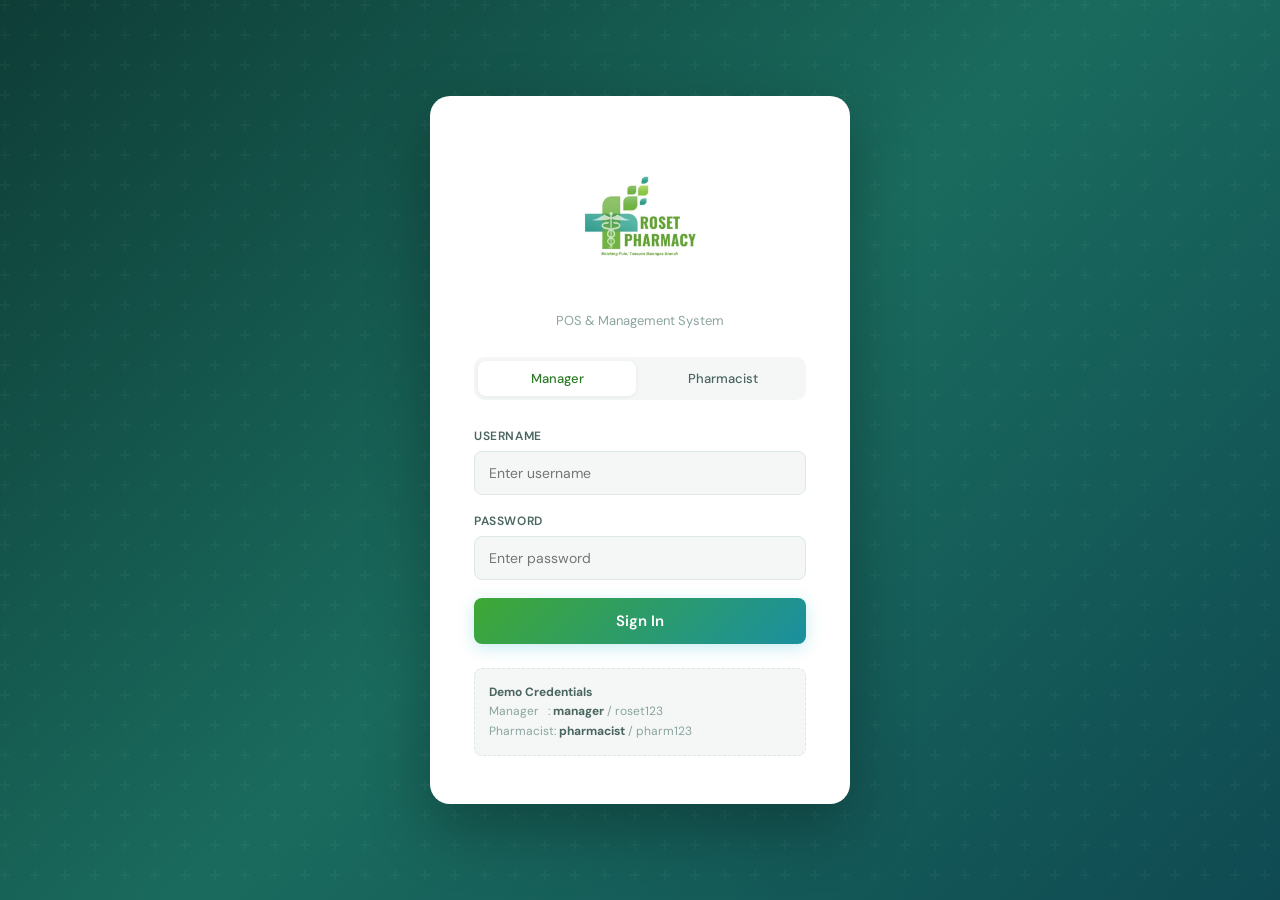
==== commit df08b9fa: "Add files via upload" ====
--- a/RosetPharmacy/index.html
+++ b/RosetPharmacy/index.html
@@ -357,7 +357,7 @@
               <thead><tr>
                 <th>Item Code</th><th>Name</th><th>Category</th>
                 <th>Qty</th><th>Unit</th><th>Price</th>
-                <th>Date Added</th><th>Expiry</th><th>FIFO</th>
+                <th>Date Added</th><th>FIFO</th>
                 <th>Status</th><th>Actions</th>
               </tr></thead>
               <tbody id="inventoryTable"></tbody>
@@ -768,7 +768,7 @@
       </div>
       <div class="form-row">
         <div class="form-group-m">
-          <label>Item Code</label>
+          <label>Item Code <span style="font-size:10px;color:var(--text-soft);font-weight:400">— optional, auto-generated if left blank</span></label>
           <input type="text" id="fItemCode" placeholder="e.g. MED011"/>
         </div>
         <div class="form-group-m">
@@ -777,41 +777,38 @@
         </div>
       </div>
       <div class="form-group-m">
-        <label>Item Name</label>
+        <label>Item Name *</label>
         <input type="text" id="fItemName" placeholder="e.g. Amoxicillin 500mg"/>
       </div>
       <div class="form-row">
         <div class="form-group-m">
-          <label>Quantity</label>
+          <label>Quantity <span style="font-size:10px;color:var(--text-soft);font-weight:400">— optional, can adjust later</span></label>
           <input type="number" id="fItemQty" min="0" placeholder="0"/>
         </div>
         <div class="form-group-m">
-          <label>Unit</label>
+          <label>Unit <span style="font-size:10px;color:var(--text-soft);font-weight:400">— optional</span></label>
           <input type="text" id="fItemUnit" placeholder="tablet / capsule / bottle"/>
         </div>
       </div>
       <div class="form-row">
         <div class="form-group-m">
-          <label>Price (₱) <span style="font-size:10px;color:var(--text-soft);font-weight:400">— selling price</span></label>
+          <label>Price (₱) <span style="font-size:10px;color:var(--text-soft);font-weight:400">— selling price, optional</span></label>
           <input type="number" id="fItemPrice" min="0" step="0.01" placeholder="0.00"/>
         </div>
         <div class="form-group-m">
-          <label>Cost (₱) <span style="font-size:10px;color:var(--text-soft);font-weight:400">— acquisition cost, used for profit</span></label>
+          <label>Cost (₱) <span style="font-size:10px;color:var(--text-soft);font-weight:400">— acquisition cost, used for profit, optional</span></label>
           <input type="number" id="fItemCost" min="0" step="0.01" placeholder="0.00"/>
         </div>
       </div>
       <div class="form-row">
         <div class="form-group-m">
-          <label>Reorder Level</label>
+          <label>Reorder Level <span style="font-size:10px;color:var(--text-soft);font-weight:400">— optional</span></label>
           <input type="number" id="fItemReorder" min="0" placeholder="e.g. 20"/>
         </div>
-        <div class="form-group-m">
-          <label>Expiry Date</label>
-          <input type="date" id="fItemExpiry"/>
-        </div>
       </div>
       <p style="font-size:11px;color:var(--text-soft);margin-top:4px">
-        💡 Editing an existing batch only updates name/price/category/expiry — not quantity.
+        💡 Only <strong>Item Name</strong> is required — everything else can be filled in or adjusted later.
+        Editing an existing batch only updates name/price/category — not quantity.
         Tick the checkbox above to add incoming stock as a new FIFO batch.
       </p>
     </div>
@@ -904,12 +901,6 @@
           <span style="position:absolute;left:10px;top:50%;transform:translateY(-50%);color:var(--text-soft);font-weight:700;pointer-events:none">₱</span>
           <input type="number" id="fStockCost" min="0" step="0.01" placeholder="0.00" style="padding-left:22px"/>
         </div>
-      </div>
-
-      <!-- Expiry (Stock IN only) -->
-      <div class="form-group-m" id="fStockExpiryRow">
-        <label>Expiry Date <span style="font-size:10px;color:var(--text-soft);font-weight:400">— for this incoming batch</span></label>
-        <input type="date" id="fStockExpiry"/>
       </div>
 
       <!-- Live total (Stock IN only) -->
@@ -1069,8 +1060,9 @@
           <button onclick="_hideCsvPane()" style="background:none;border:none;cursor:pointer;color:var(--text-soft);font-size:18px;line-height:1">×</button>
         </div>
         <div style="font-size:12px;color:var(--text-mid);margin-bottom:10px;line-height:1.6">
-          <strong>New Items format:</strong> <code style="background:#fff;padding:1px 6px;border-radius:4px;font-size:11px">code, name, category, qty, unit, price, cost, reorder, expiry</code><br>
-          <strong>Restock format:</strong> <code style="background:#fff;padding:1px 6px;border-radius:4px;font-size:11px">name, qty, expiry, remarks</code>
+          <strong>New Items format:</strong> <code style="background:#fff;padding:1px 6px;border-radius:4px;font-size:11px">name, category, qty, unit, price, cost, reorder, code</code>
+          — only <strong>name</strong> is required, so you can even paste just a plain list of item names, one per line.<br>
+          <strong>Restock format:</strong> <code style="background:#fff;padding:1px 6px;border-radius:4px;font-size:11px">name, qty, remarks</code>
           &nbsp;— the first row can be a header (it will be skipped automatically).
         </div>
         <div style="display:flex;gap:10px;align-items:flex-start">
